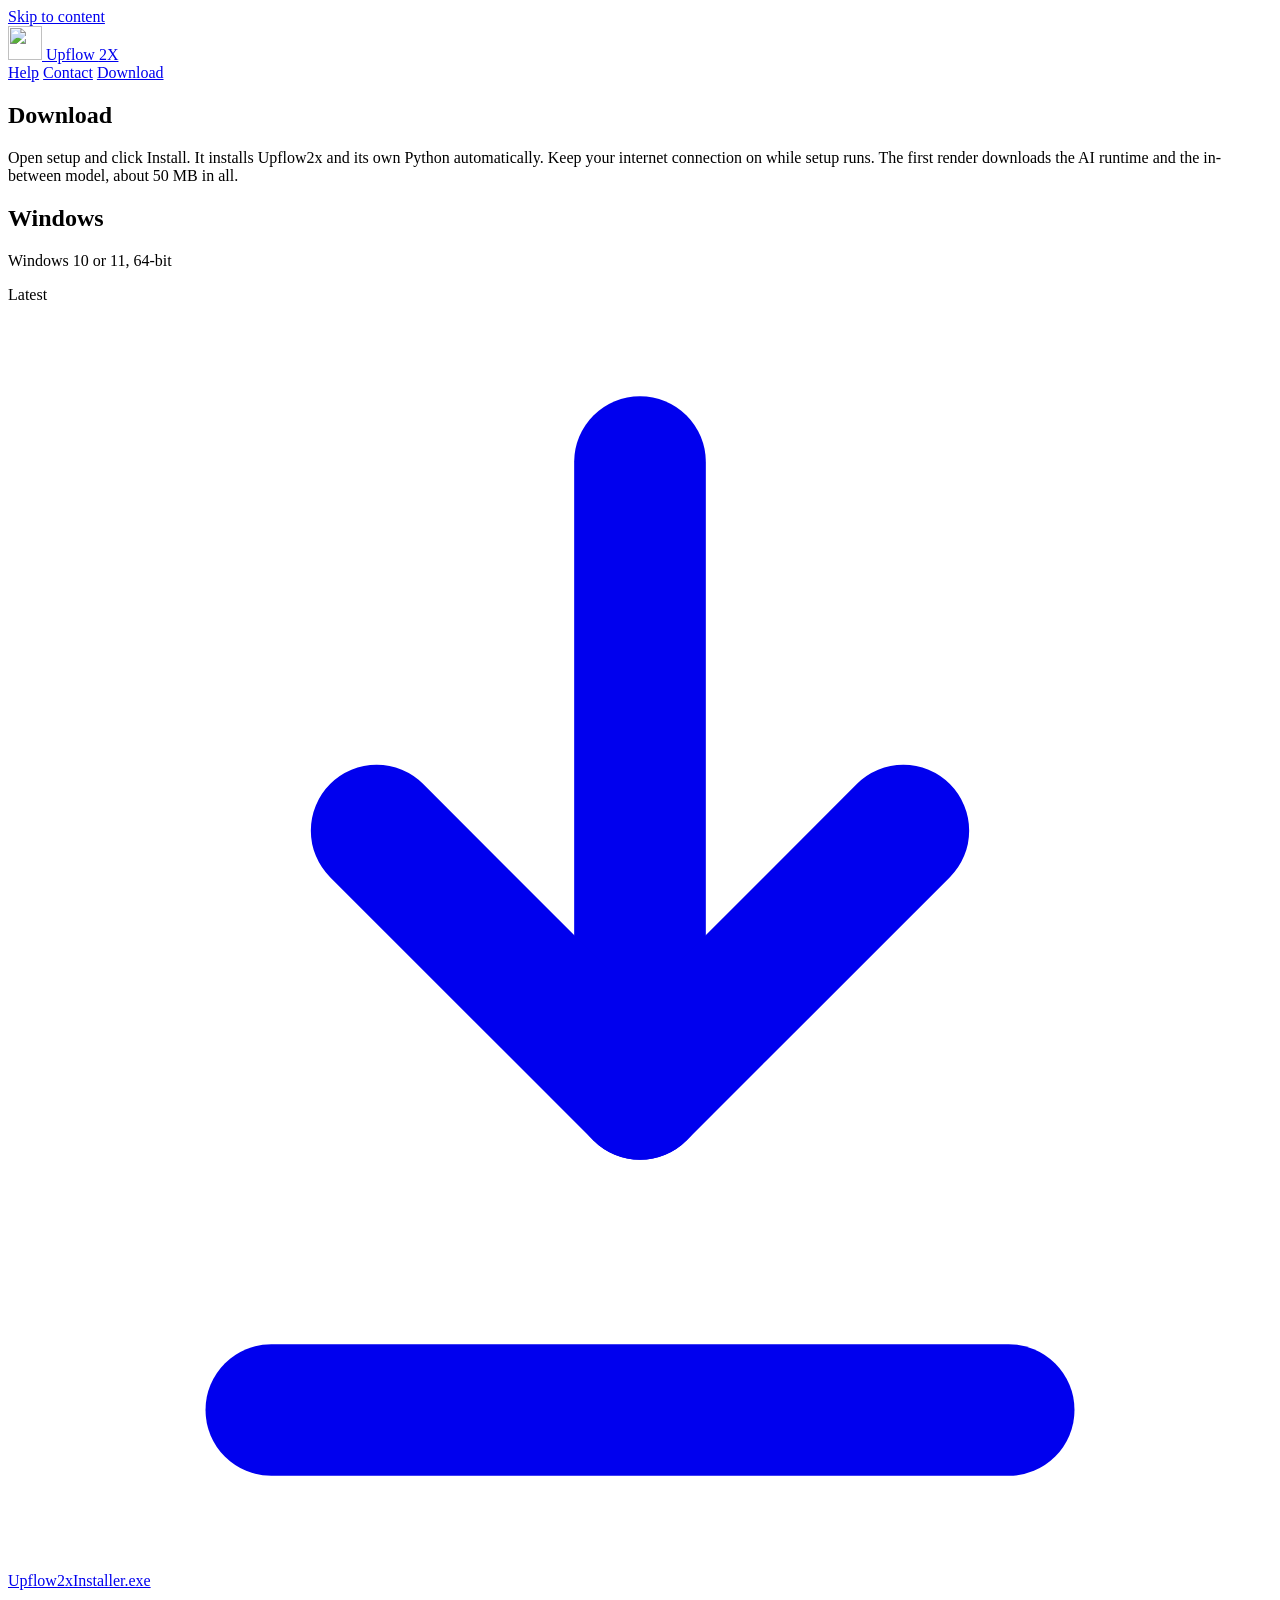
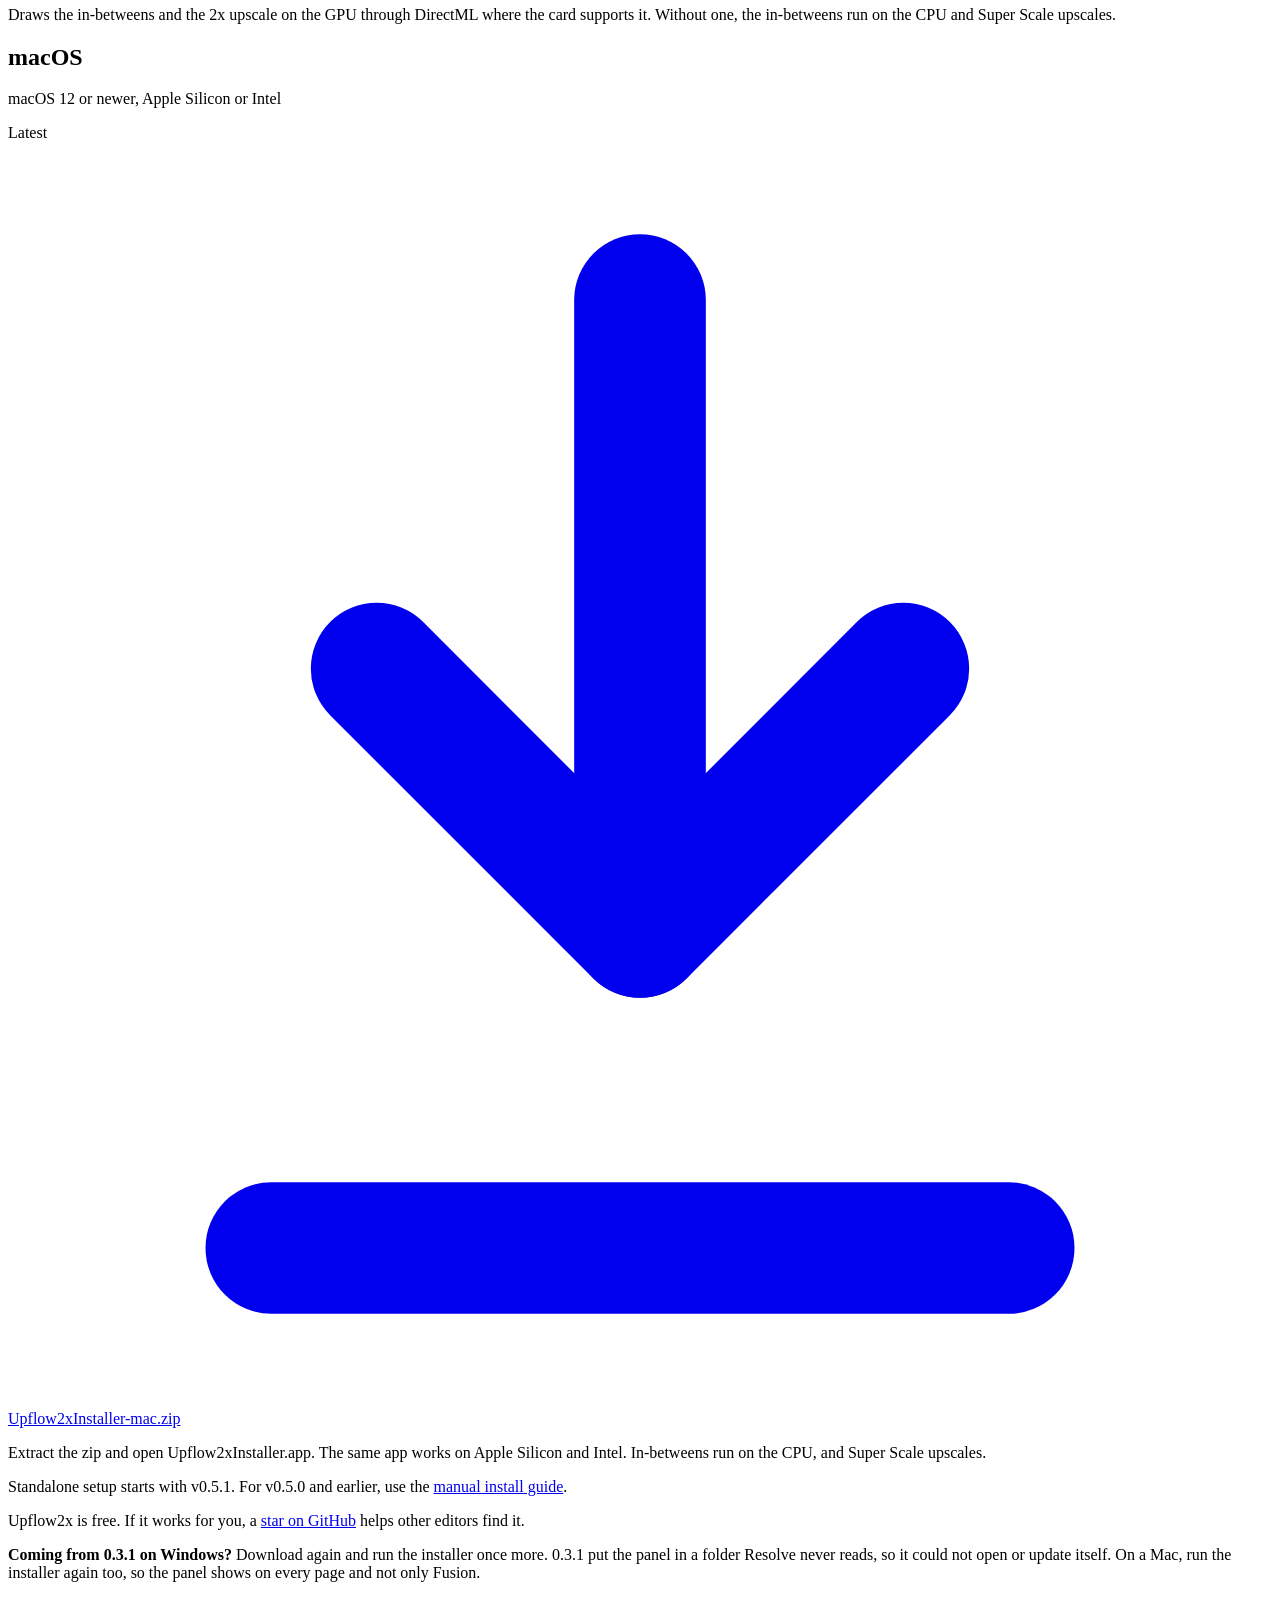
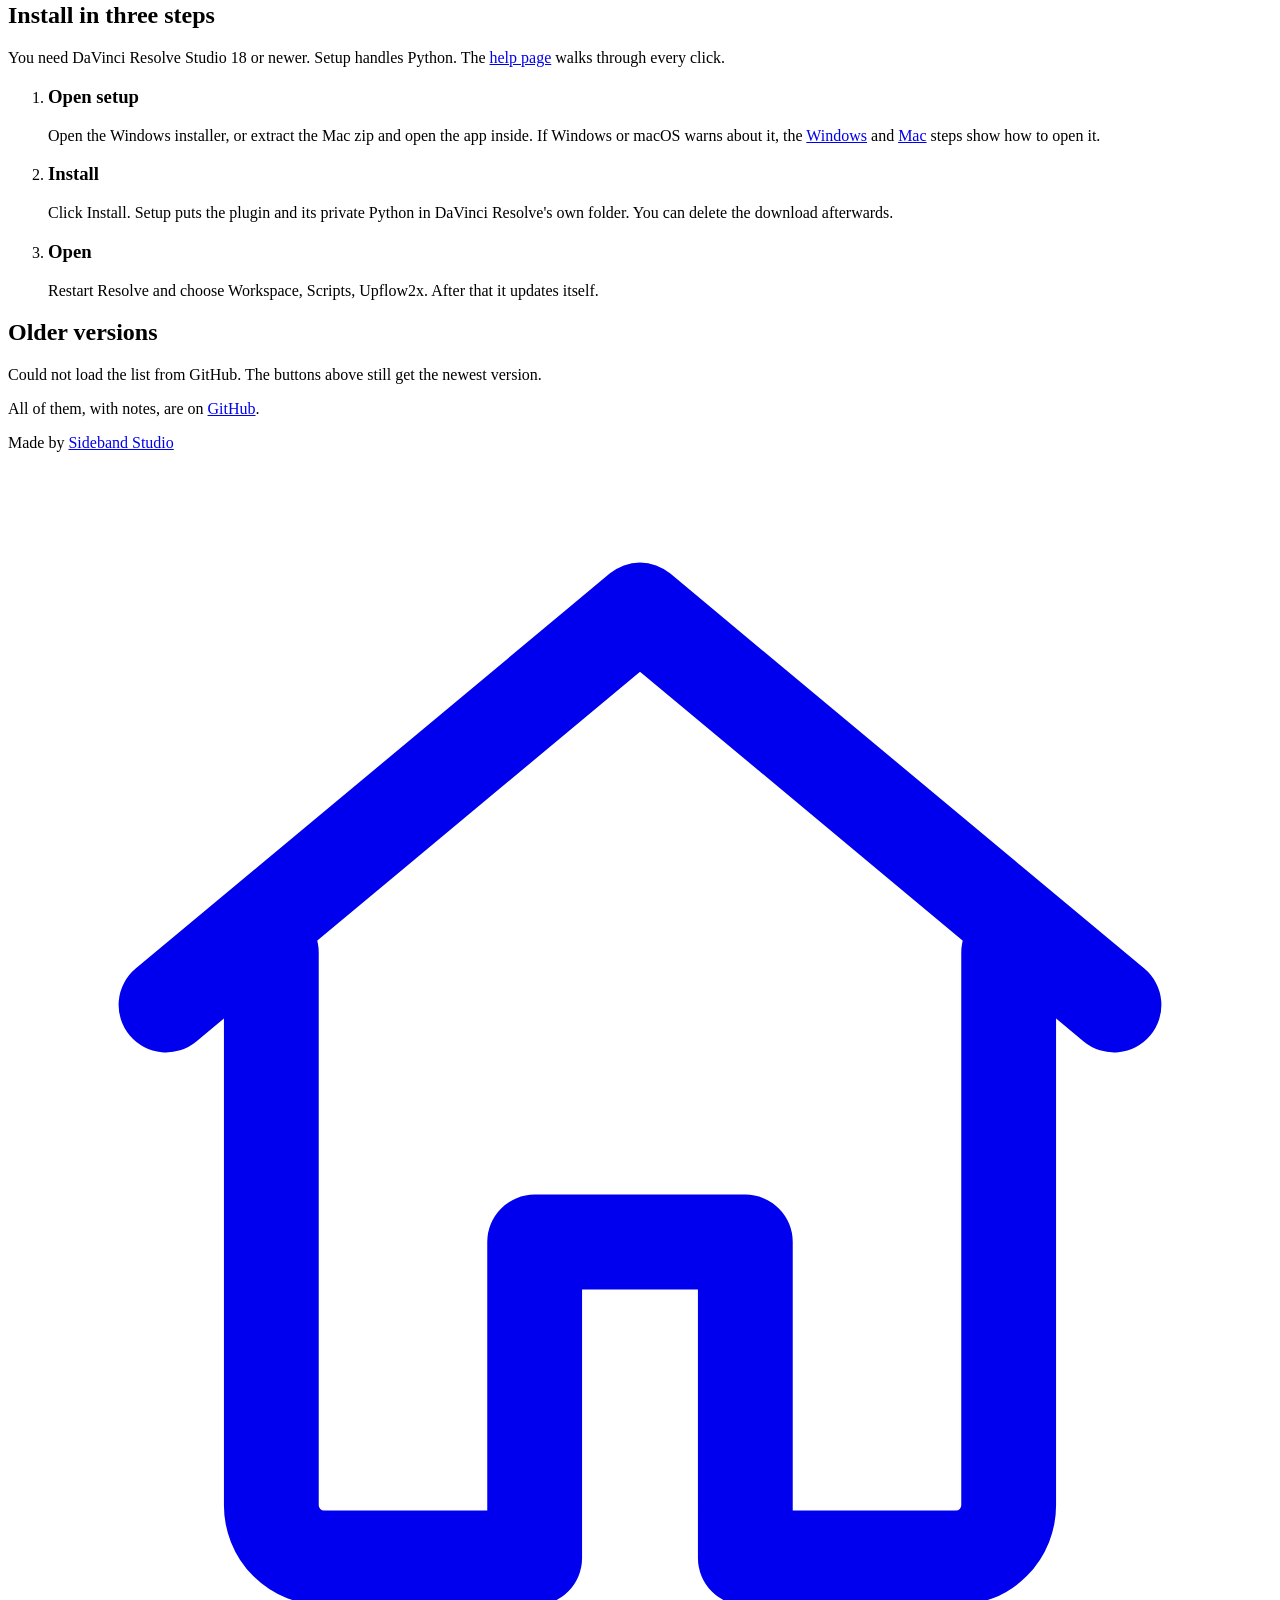
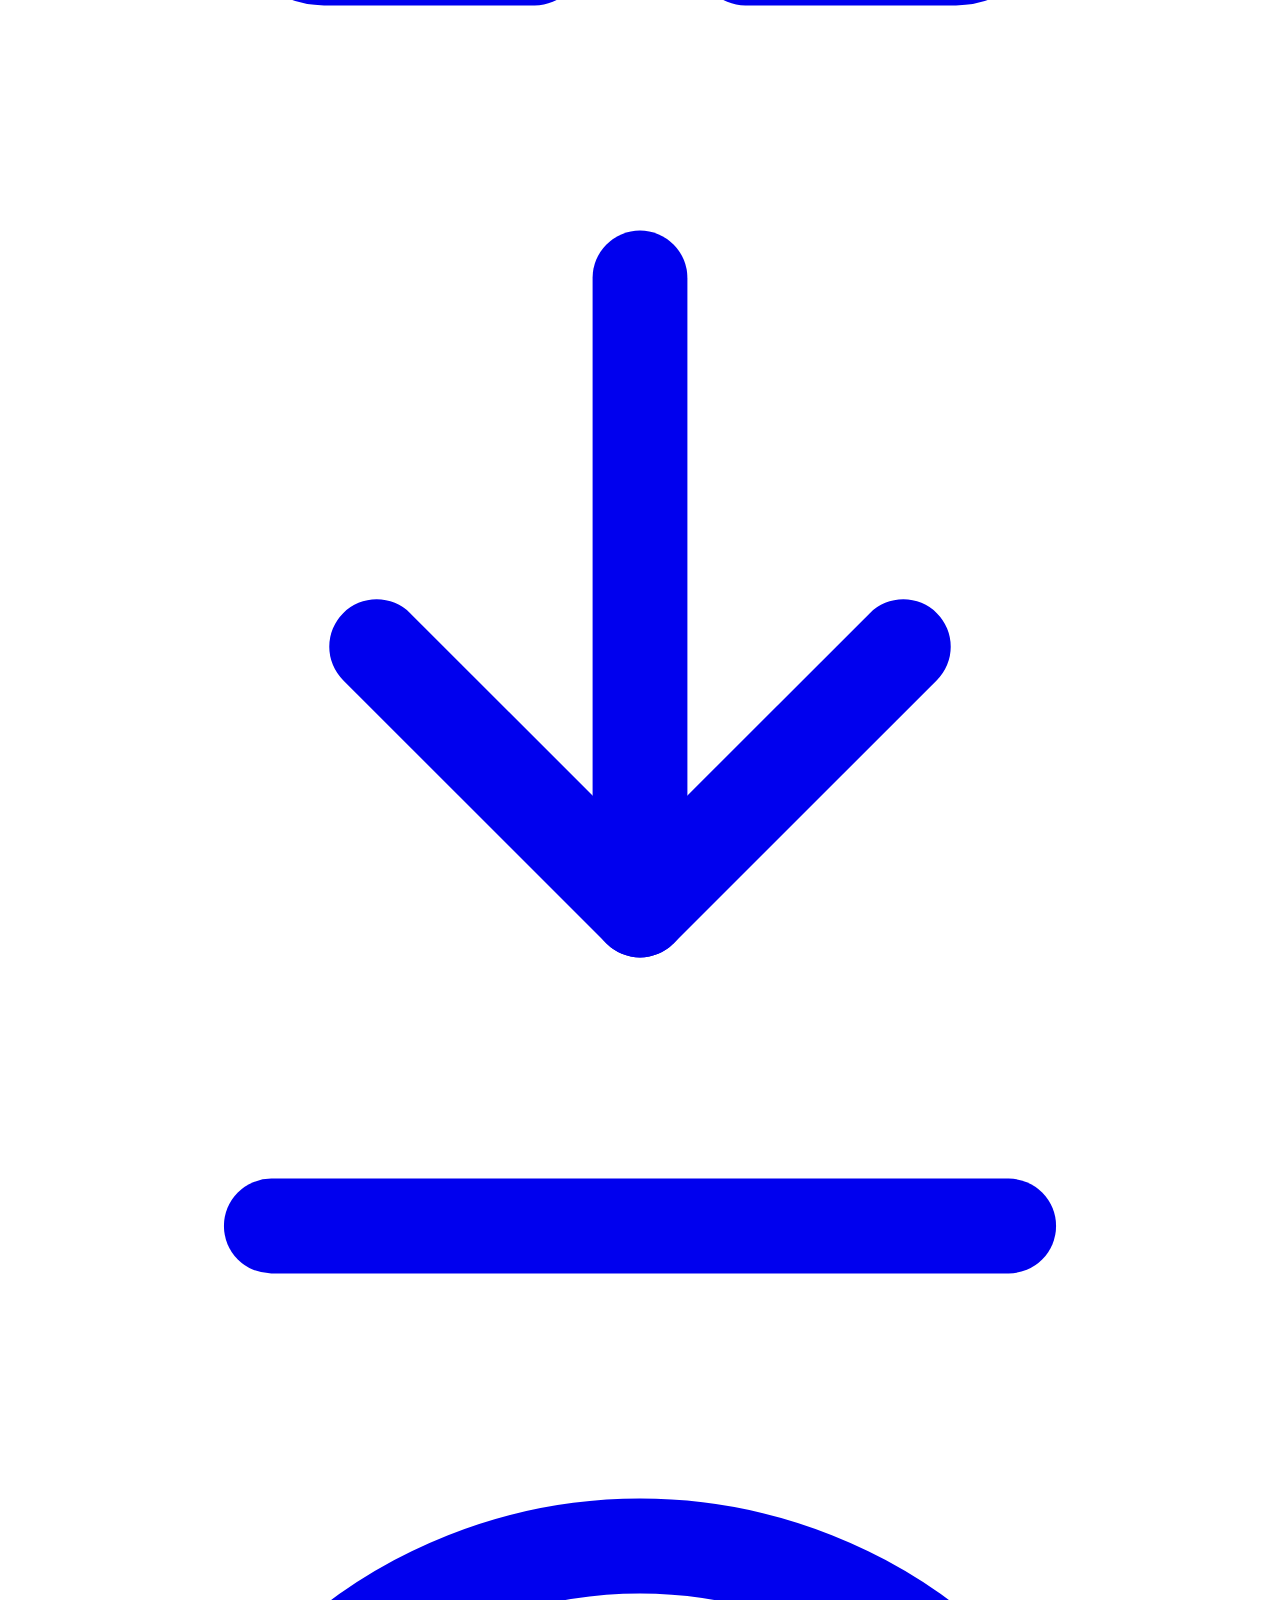
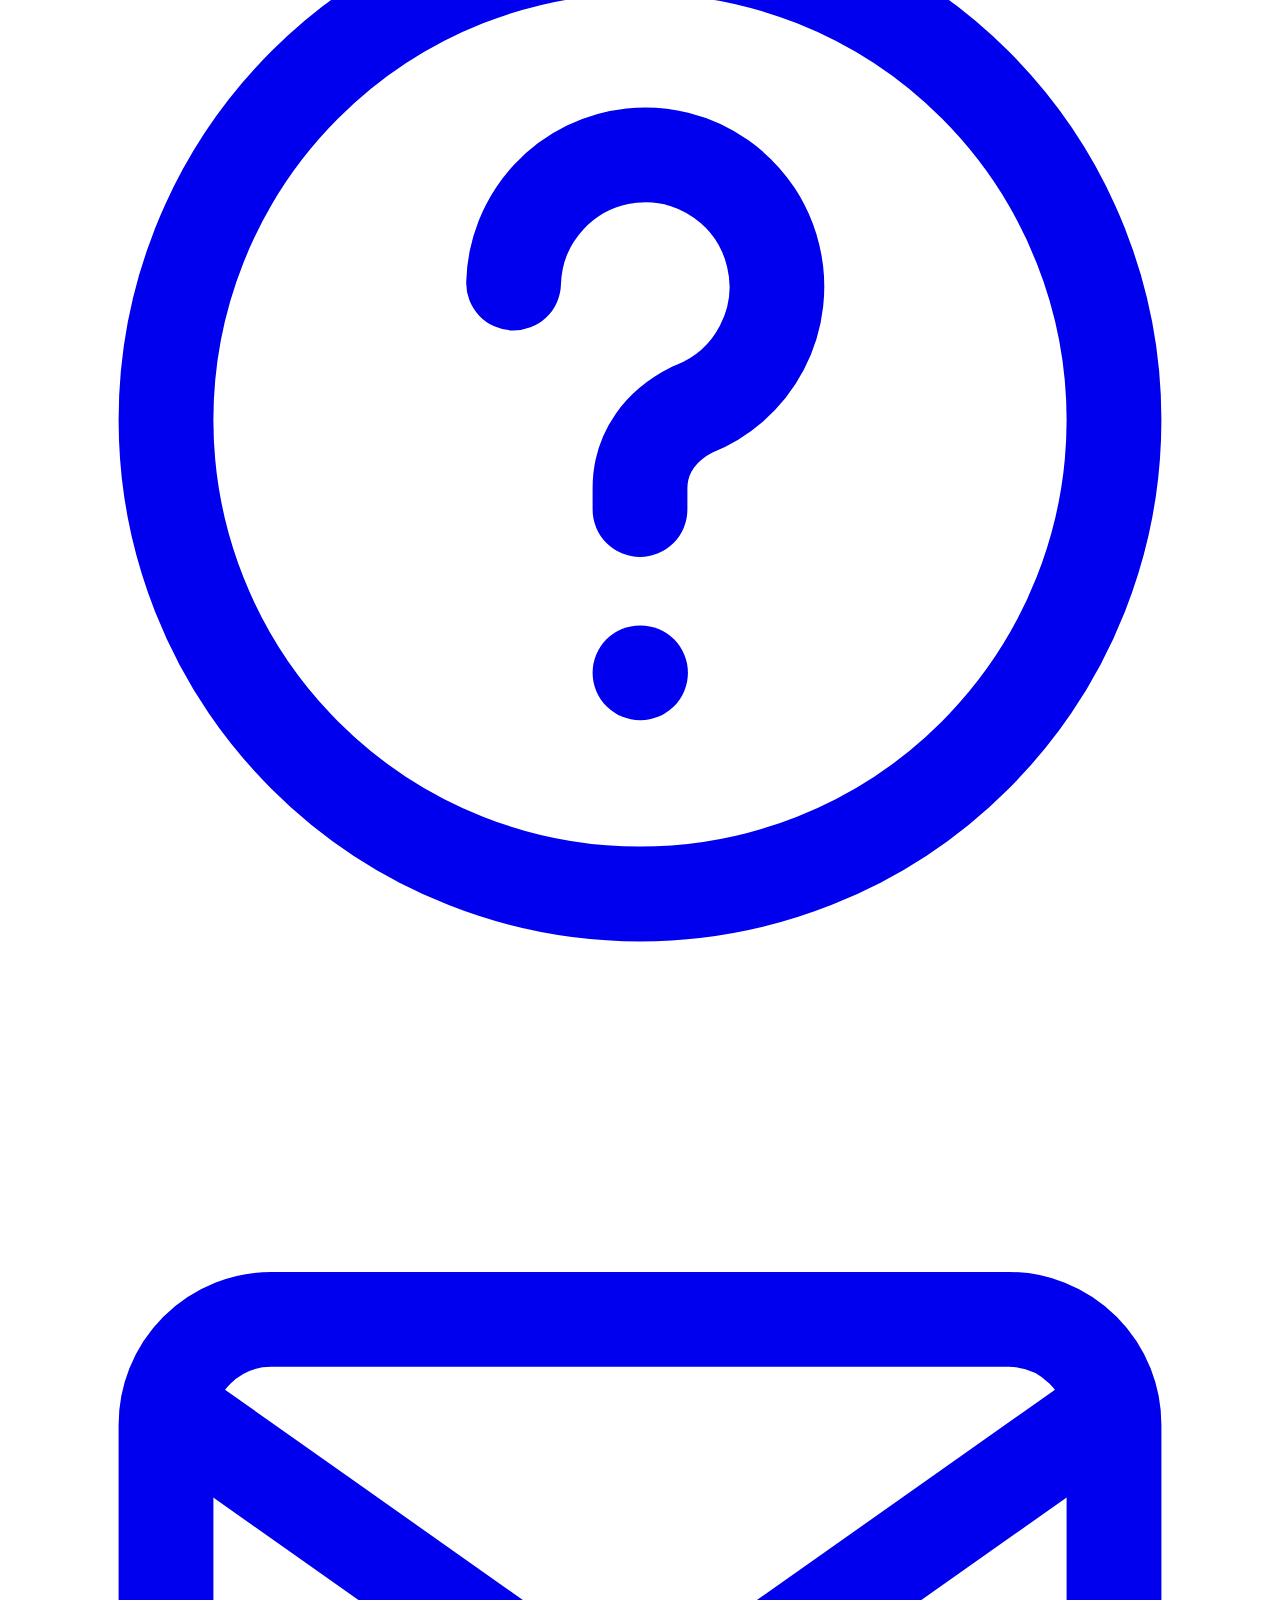
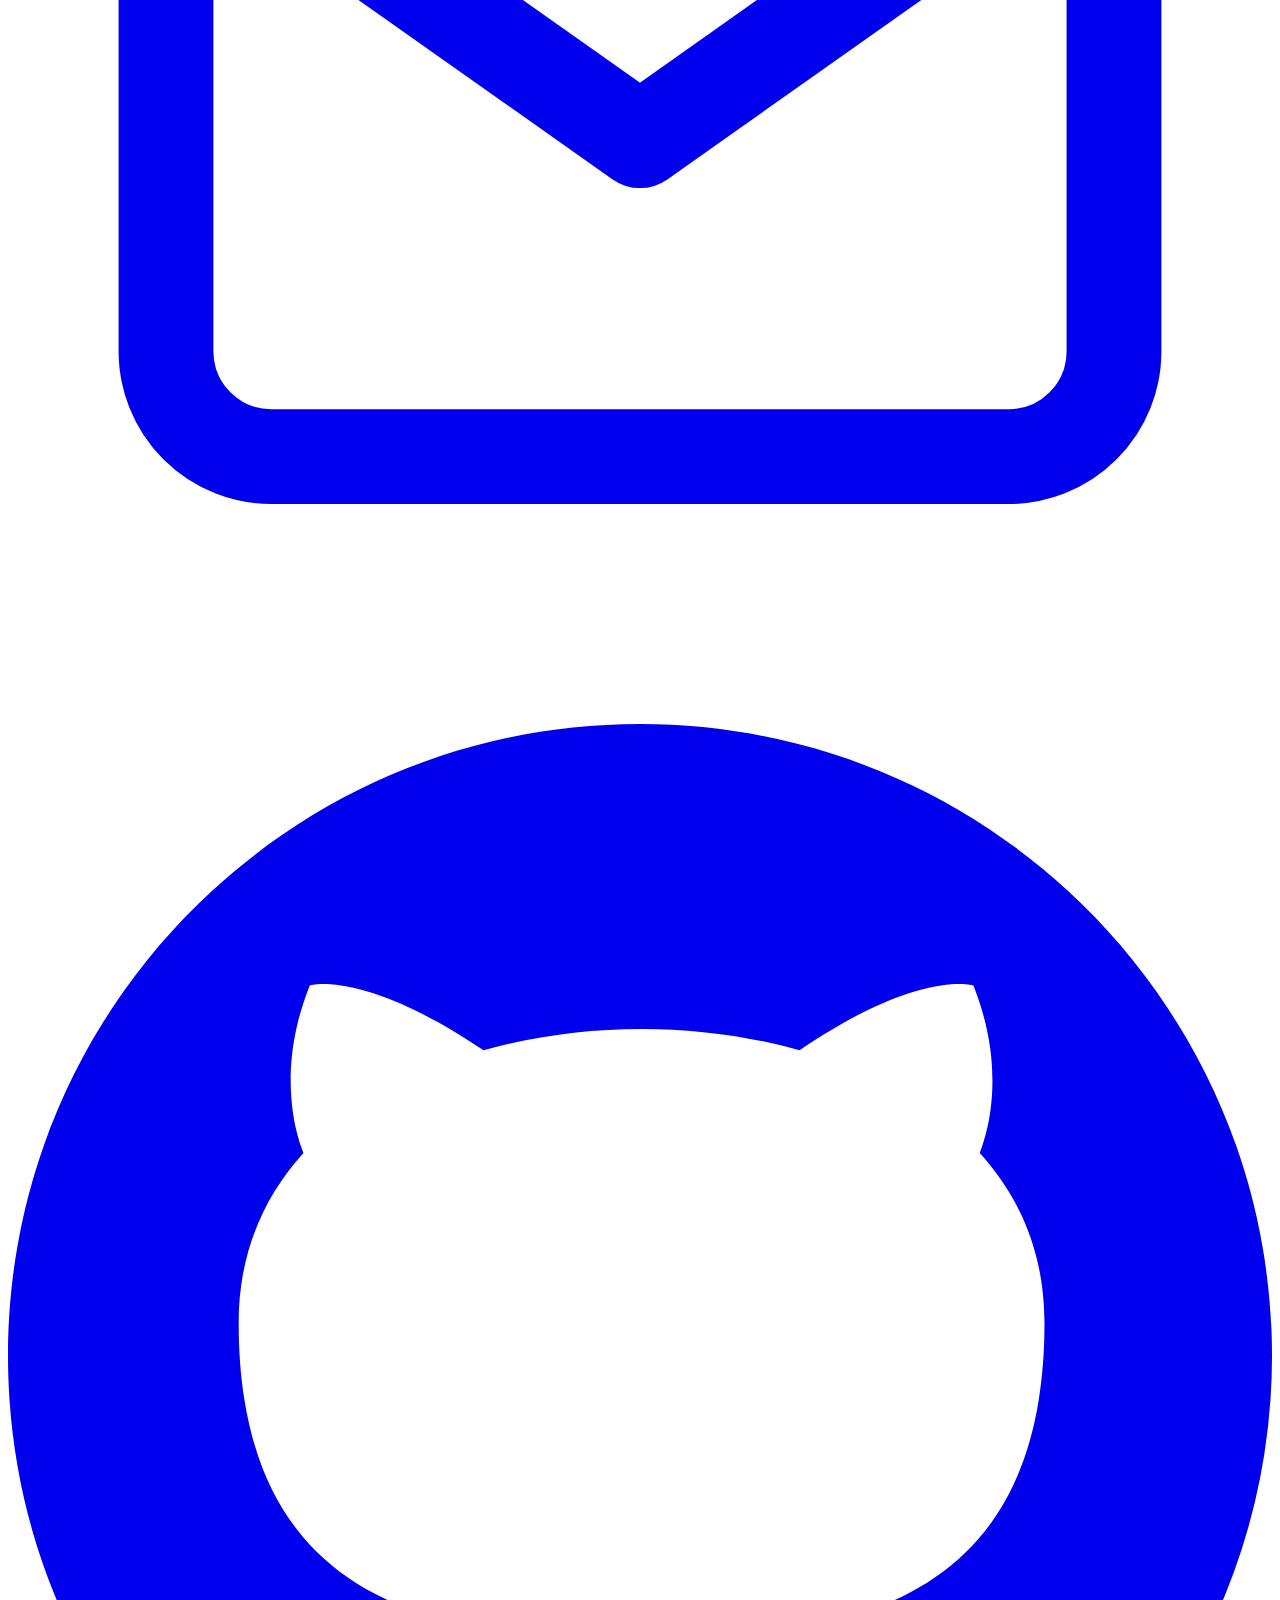
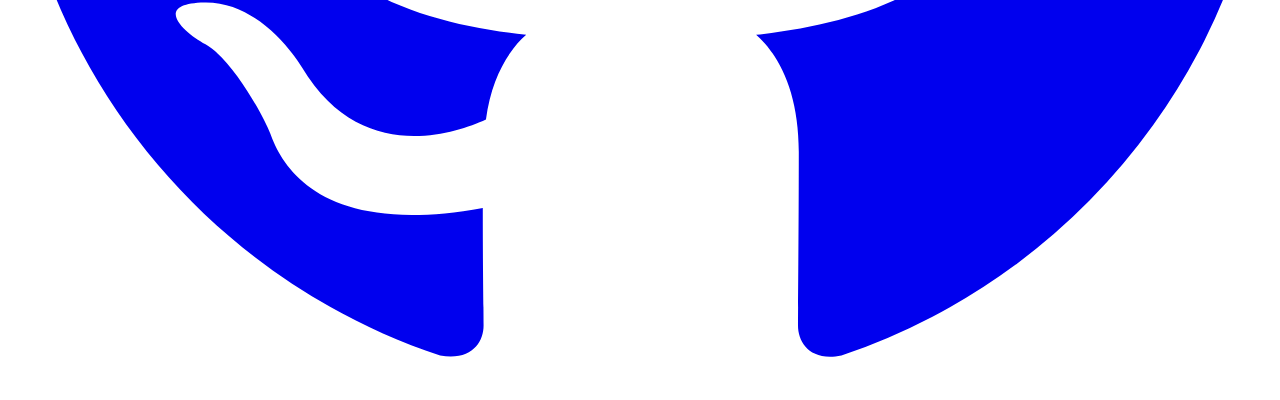
==== docs/download.html @ ce35cea2 "Install the plugin in DaVinci Resolve's own folder Setup put the plugin in an Upflow2x folder of its" ====
<!DOCTYPE html>
<html lang="en">
<head>
    <meta charset="UTF-8">
    <meta name="viewport" content="width=device-width, initial-scale=1.0">
    <title>Download | Upflow2x</title>
    <meta name="description" content="Download Upflow2x for Windows or macOS. A free DaVinci Resolve Studio plugin for hand-drawn animation.">
    <link rel="canonical" href="https://upflow2x.com/download.html">
    <meta name="theme-color" content="#101013">
    <meta property="og:type" content="website">
    <meta property="og:url" content="https://upflow2x.com/download.html">
    <meta property="og:title" content="Download Upflow2x">
    <meta property="og:description" content="A free DaVinci Resolve Studio plugin that draws the in-betweens anime was never drawn with.">
    <meta property="og:image" content="https://upflow2x.com/assets/og.jpg">
    <meta name="twitter:card" content="summary_large_image">
    <link rel="icon" href="assets/icon.svg?v=20261027d" type="image/svg+xml">
    <link rel="icon" href="assets/favicon.png?v=20261027d" type="image/png" sizes="32x32">
    <link rel="apple-touch-icon" href="assets/apple-touch-icon.png?v=20261027d">
    <link rel="preconnect" href="https://fonts.googleapis.com">
    <link rel="preconnect" href="https://fonts.gstatic.com" crossorigin>
    <link href="https://fonts.googleapis.com/css2?family=Geist:wght@400;500;600&family=Geist+Mono:wght@500&display=swap" rel="stylesheet">
    <link rel="stylesheet" href="css/site.css?v=20261027o">
</head>
<body>
<a class="skip" href="#main">Skip to content</a>

<header class="top">
    <div class="wrap">
        <a class="brand" href="index.html" aria-label="Upflow2x home">
            <img src="assets/icon.svg" alt="" width="34" height="34">
            <span>Upflow <span>2X</span></span>
        </a>
        <nav aria-label="Main">
            <a href="help.html">Help</a>
            <a class="hide-small" href="contact.html">Contact</a>
            <a class="btn btn-amber" href="download.html" aria-current="page">Download</a>
        </nav>
    </div>
</header>

<main id="main">

    <section class="page-head">
        <div class="wrap">
            <h1>Download</h1>
            <p class="lede">Open setup and click Install. It installs Upflow2x and its own Python automatically. Keep your internet connection on while setup runs. The first render downloads the AI runtime and the in-between model, about 50 MB in all.</p>
        </div>
    </section>

    <div class="wrap">
        <div class="platforms">
            <article class="platform" id="windows">
                <div class="platform-top">
                    <div>
                        <h2>Windows</h2>
                        <p class="os">Windows 10 or 11, 64-bit</p>
                    </div>
                    <span class="tag pending" data-version>Latest</span>
                </div>
                <a class="btn btn-amber" data-asset="Upflow2xInstaller.exe"
                   href="https://github.com/sidebandstudio/Upflow2x/releases/latest">
                    <svg viewBox="0 0 24 24" fill="none" stroke="currentColor" stroke-width="2.5" stroke-linecap="round" stroke-linejoin="round" aria-hidden="true"><path d="M12 3v12"/><path d="m7 10 5 5 5-5"/><path d="M5 21h14"/></svg>
                    Upflow2xInstaller.exe
                </a>
                <p class="size">Draws the in-betweens and the 2x upscale on the GPU through DirectML where the card supports it. Without one, the in-betweens run on the CPU and Super Scale upscales.</p>
            </article>
            <article class="platform" id="macos">
                <div class="platform-top">
                    <div>
                        <h2>macOS</h2>
                        <p class="os">macOS 12 or newer, Apple Silicon or Intel</p>
                    </div>
                    <span class="tag pending" data-version>Latest</span>
                </div>
                <a class="btn btn-amber" data-asset="Upflow2xInstaller-mac.zip"
                   href="https://github.com/sidebandstudio/Upflow2x/releases/latest">
                    <svg viewBox="0 0 24 24" fill="none" stroke="currentColor" stroke-width="2.5" stroke-linecap="round" stroke-linejoin="round" aria-hidden="true"><path d="M12 3v12"/><path d="m7 10 5 5 5-5"/><path d="M5 21h14"/></svg>
                    Upflow2xInstaller-mac.zip
                </a>
                <p class="size">Extract the zip and open Upflow2xInstaller.app. The same app works on Apple Silicon and Intel. In-betweens run on the CPU, and Super Scale upscales.</p>
            </article>
        </div>

        <p class="note">Standalone setup starts with v0.5.1. For v0.5.0 and earlier, use the <a href="help.html#manual">manual install guide</a>.</p>

        <p class="note">Upflow2x is free. If it works for you, a <a href="https://github.com/sidebandstudio/Upflow2x">star on GitHub</a> helps other editors find it.</p>

        <div class="notice">
            <p><strong>Coming from 0.3.1 on Windows?</strong> Download again and run the installer once more. 0.3.1 put the panel in a folder Resolve never reads, so it could not open or update itself. On a Mac, run the installer again too, so the panel shows on every page and not only Fusion.</p>
        </div>

        <section class="section" aria-labelledby="install-title">
            <div class="section-head">
                <h2 id="install-title">Install in three steps</h2>
                <p>You need DaVinci Resolve Studio 18 or newer. Setup handles Python. The <a href="help.html#windows">help page</a> walks through every click.</p>
            </div>
            <ol class="three">
                <li>
                    <h3>Open setup</h3>
                    <p>Open the Windows installer, or extract the Mac zip and open the app inside. If Windows or macOS warns about it, the <a href="help.html#windows">Windows</a> and <a href="help.html#macos">Mac</a> steps show how to open it.</p>
                </li>
                <li>
                    <h3>Install</h3>
                    <p>Click Install. Setup puts the plugin and its private Python in DaVinci Resolve's own folder. You can delete the download afterwards.</p>
                </li>
                <li>
                    <h3>Open</h3>
                    <p>Restart Resolve and choose Workspace, Scripts, Upflow2x. After that it updates itself.</p>
                </li>
            </ol>
        </section>

        <section class="section" id="older" aria-labelledby="older-title">
            <div class="section-head">
                <h2 id="older-title">Older versions</h2>
                <p id="release-state">Loading the release list from GitHub.</p>
            </div>
            <div class="older" id="older-list" hidden>
                <table>
                    <thead><tr><th scope="col">Version</th><th scope="col">Released</th><th scope="col">Windows</th><th scope="col">macOS</th></tr></thead>
                    <tbody id="older-rows"></tbody>
                </table>
            </div>
            <p class="note">All of them, with notes, are on <a href="https://github.com/sidebandstudio/Upflow2x/releases">GitHub</a>.</p>
        </section>
    </div>

</main>

<footer class="foot">
    <div class="wrap">
        <span>Made by <a href="https://sideband.studio">Sideband Studio</a></span>
        <nav aria-label="Footer">
            <a href="index.html" aria-label="Home" title="Home"><svg viewBox="0 0 24 24" fill="none" stroke="currentColor" stroke-width="1.8" stroke-linecap="round" stroke-linejoin="round" aria-hidden="true"><path d="M3 10.5 12 3l9 7.5"/><path d="M5 9.5V20a1 1 0 0 0 1 1h4v-6h4v6h4a1 1 0 0 0 1-1V9.5"/></svg></a>
            <a href="download.html" aria-label="Download" title="Download"><svg viewBox="0 0 24 24" fill="none" stroke="currentColor" stroke-width="1.8" stroke-linecap="round" stroke-linejoin="round" aria-hidden="true"><path d="M12 3v12"/><path d="m7 10 5 5 5-5"/><path d="M5 21h14"/></svg></a>
            <a href="help.html" aria-label="Help" title="Help"><svg viewBox="0 0 24 24" fill="none" stroke="currentColor" stroke-width="1.8" stroke-linecap="round" stroke-linejoin="round" aria-hidden="true"><circle cx="12" cy="12" r="9"/><path d="M9.6 9.4a2.5 2.5 0 1 1 3.4 2.4c-.6.3-1 .8-1 1.5v.4"/><path d="M12 16.8h.01"/></svg></a>
            <a href="contact.html" aria-label="Contact" title="Contact"><svg viewBox="0 0 24 24" fill="none" stroke="currentColor" stroke-width="1.8" stroke-linecap="round" stroke-linejoin="round" aria-hidden="true"><rect x="3" y="5" width="18" height="14" rx="2"/><path d="m3.5 7 8.5 6 8.5-6"/></svg></a>
            <a href="https://github.com/sidebandstudio/Upflow2x" aria-label="GitHub" title="GitHub"><svg viewBox="0 0 16 16" fill="currentColor" aria-hidden="true"><path d="M8 0C3.58 0 0 3.58 0 8c0 3.54 2.29 6.53 5.47 7.59.4.07.55-.17.55-.38 0-.19-.01-.82-.01-1.49-2.01.37-2.53-.49-2.69-.94-.09-.23-.48-.94-.82-1.13-.28-.15-.68-.52-.01-.53.63-.01 1.08.58 1.23.82.72 1.21 1.87.87 2.33.66.07-.52.28-.87.51-1.07-1.78-.2-3.64-.89-3.64-3.95 0-.87.31-1.59.82-2.15-.08-.2-.36-1.02.08-2.12 0 0 .67-.21 2.2.82.64-.18 1.32-.27 2-.27.68 0 1.36.09 2 .27 1.53-1.04 2.2-.82 2.2-.82.44 1.1.16 1.92.08 2.12.51.56.82 1.27.82 2.15 0 3.07-1.87 3.75-3.65 3.95.29.25.54.73.54 1.48 0 1.07-.01 1.93-.01 2.2 0 .21.15.46.55.38A8.01 8.01 0 0 0 16 8c0-4.42-3.58-8-8-8z"/></svg></a>
        </nav>
    </div>
</footer>

<script>
// The buttons work without this: they open the newest release on GitHub.
// With the release list, they download setup and say which version.
var REPO = 'sidebandstudio/Upflow2x';

function assetUrl(release, name) {
    // Releases before the rename to Upflow2x carry eternal2x-*.zip.
    var names = [name, name.replace('upflow2x', 'eternal2x')];
    for (var n = 0; n < names.length; n++) {
        for (var i = 0; i < release.assets.length; i++) {
            if (release.assets[i].name === names[n]) return release.assets[i].browser_download_url;
        }
    }
    return null;
}

function released(release) {
    var when = new Date(release.published_at);
    if (isNaN(when)) return '';
    return when.toLocaleDateString('en', { year: 'numeric', month: 'short', day: 'numeric' });
}

function cell(row, url, label) {
    var td = row.insertCell();
    if (!url) { td.textContent = 'Not built'; td.className = 'when'; return; }
    var a = document.createElement('a');
    a.href = url;
    a.textContent = label;
    td.appendChild(a);
}

var state = document.getElementById('release-state');

fetch('https://api.github.com/repos/' + REPO + '/releases')
    .then(function (res) {
        // A rate-limited API answers with an error object, not a list.
        if (!res.ok) throw new Error('GitHub API returned ' + res.status);
        return res.json();
    })
    .then(function (releases) {
        var published = releases.filter(function (r) { return !r.draft && !r.prerelease; });
        if (!published.length) { state.textContent = 'No releases yet.'; return; }

        var latest = published[0];
        var version = latest.tag_name.replace(/^v/, '');
        document.querySelectorAll('[data-version]').forEach(function (tag) {
            tag.textContent = 'v' + version + ' · ' + released(latest);
            tag.classList.remove('pending');
        });
        document.querySelectorAll('[data-asset]').forEach(function (link) {
            var url = assetUrl(latest, link.getAttribute('data-asset'));
            if (!url) return;
            link.href = url;
            // The label is the file name, which may be the older one.
            link.lastChild.nodeValue = ' ' + url.split('/').pop() + ' ';
        });

        var older = published.slice(1);
        if (!older.length) { state.textContent = 'This is the first release.'; return; }
        state.textContent = 'Kept here in case you need to go back.';
        var rows = document.getElementById('older-rows');
        older.forEach(function (release) {
            var row = rows.insertRow();
            row.insertCell().textContent = release.tag_name.replace(/^v/, '');
            var when = row.insertCell();
            when.textContent = released(release);
            when.className = 'when';
            cell(row, assetUrl(release, 'upflow2x-win.zip'), 'Windows zip');
            cell(row, assetUrl(release, 'upflow2x-mac.zip'), 'macOS zip');
        });
        document.getElementById('older-list').hidden = false;
    })
    .catch(function () {
        // The API is down or rate limited. The buttons above still work, and
        // the update feed, which has no such limit, still names the version.
        state.textContent = 'Could not load the list from GitHub. The buttons above still get the newest version.';
        return fetch('https://raw.githubusercontent.com/' + REPO + '/main/update/latest.json')
            .then(function (res) {
                if (!res.ok) throw new Error('feed returned ' + res.status);
                return res.json();
            })
            .then(function (feed) {
                if (typeof feed.version !== 'string') return;
                document.querySelectorAll('[data-version]').forEach(function (tag) {
                    tag.textContent = 'v' + feed.version;
                    tag.classList.remove('pending');
                });
            })
            .catch(function () {});
    });
</script>
</body>
</html>
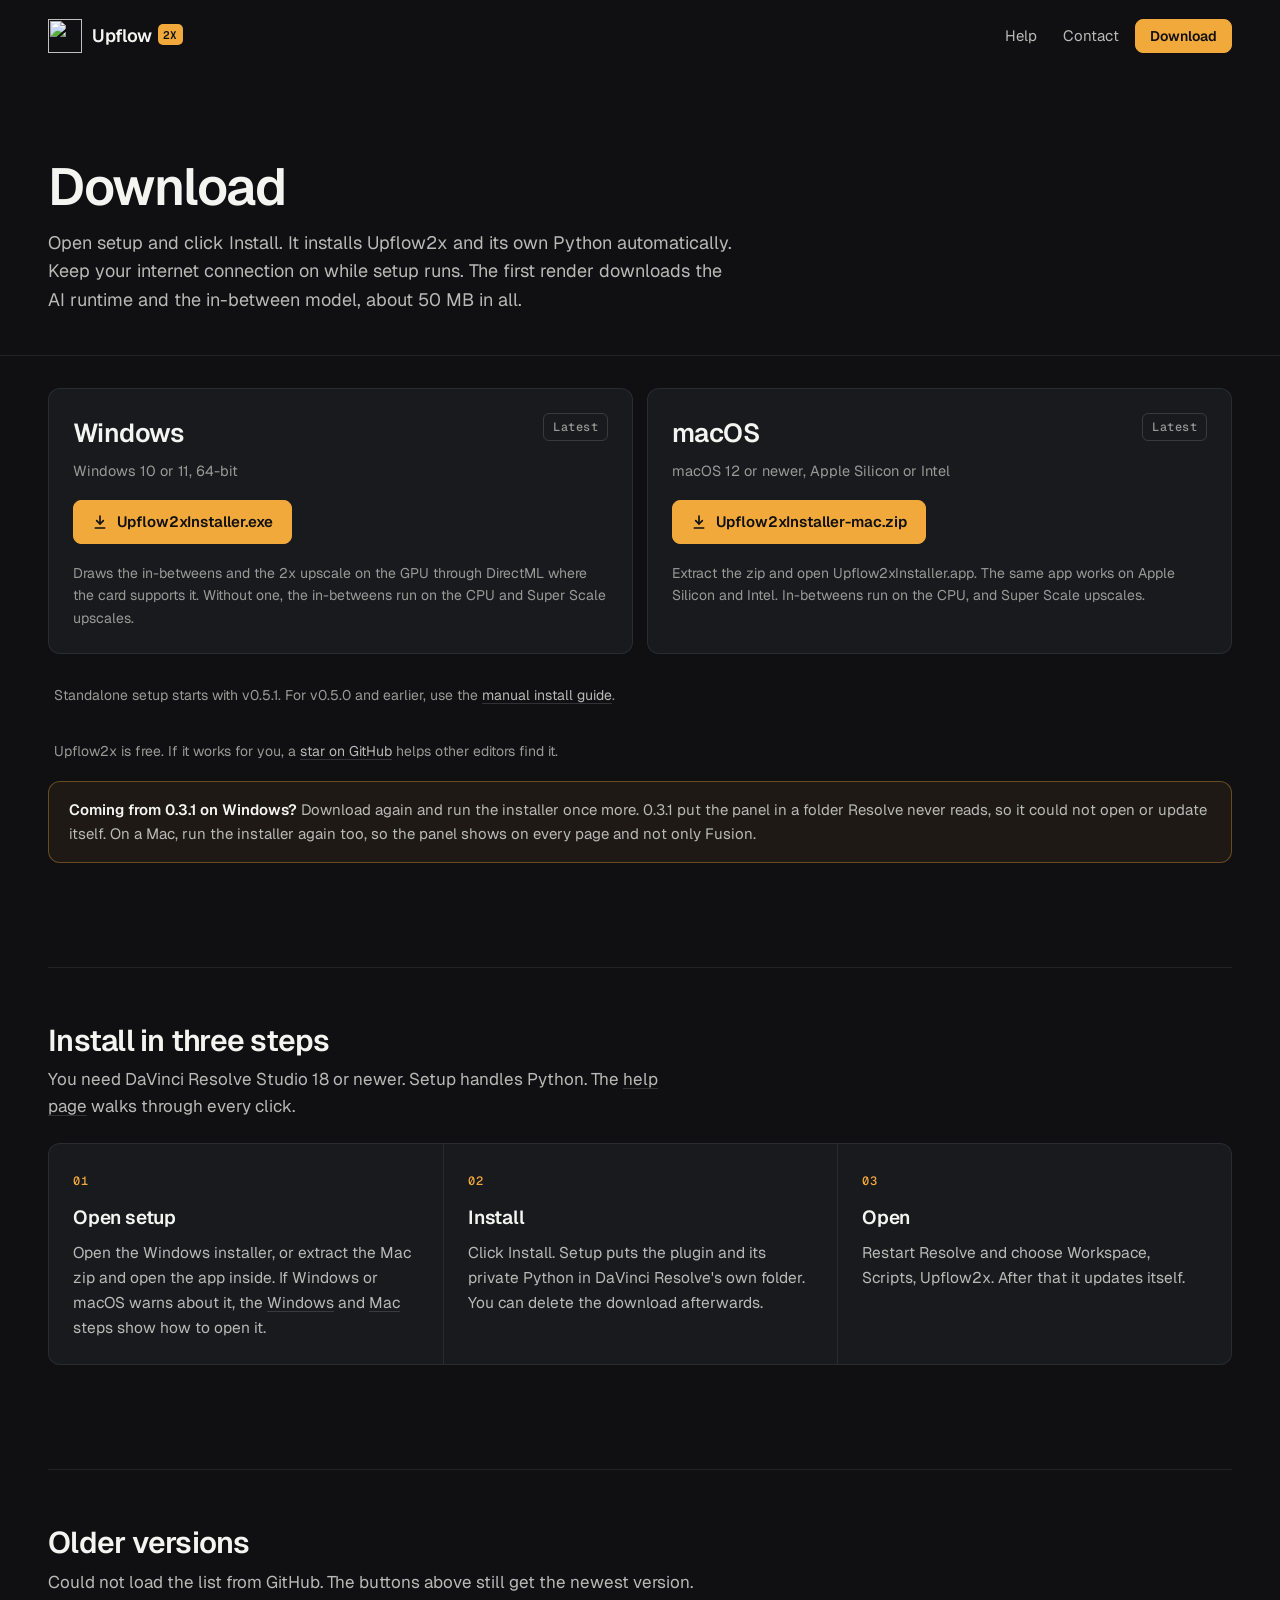
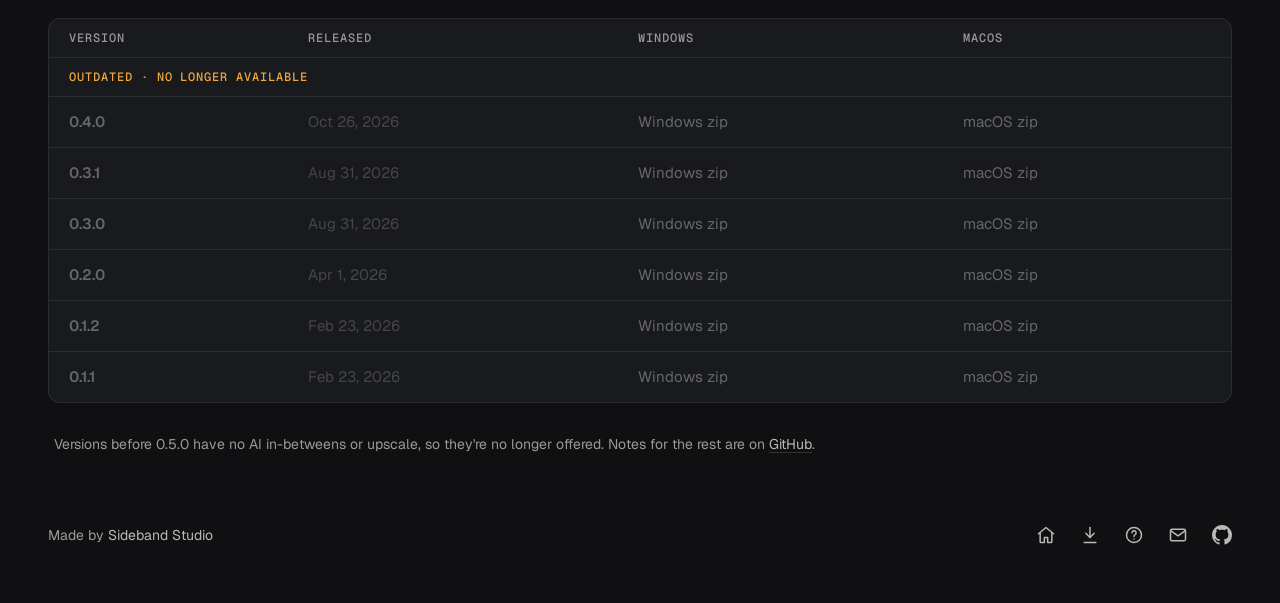
==== commit 739d3916: "Grey out the retired versions on the download page" ====
--- a/docs/download.html
+++ b/docs/download.html
@@ -19,7 +19,7 @@
     <link rel="preconnect" href="https://fonts.googleapis.com">
     <link rel="preconnect" href="https://fonts.gstatic.com" crossorigin>
     <link href="https://fonts.googleapis.com/css2?family=Geist:wght@400;500;600&family=Geist+Mono:wght@500&display=swap" rel="stylesheet">
-    <link rel="stylesheet" href="css/site.css?v=20261027o">
+    <link rel="stylesheet" href="css/site.css?v=20261115a">
 </head>
 <body>
 <a class="skip" href="#main">Skip to content</a>
@@ -115,13 +115,24 @@
                 <h2 id="older-title">Older versions</h2>
                 <p id="release-state">Loading the release list from GitHub.</p>
             </div>
-            <div class="older" id="older-list" hidden>
+            <div class="older">
                 <table>
                     <thead><tr><th scope="col">Version</th><th scope="col">Released</th><th scope="col">Windows</th><th scope="col">macOS</th></tr></thead>
                     <tbody id="older-rows"></tbody>
+                    <!-- Taken down 2026-11-15: these came before RIFE and the upscaler.
+                         Their releases are drafts on GitHub, so the zips are gone. -->
+                    <tbody class="retired">
+                        <tr><th scope="rowgroup" colspan="4">Outdated · no longer available</th></tr>
+                        <tr><td>0.4.0</td><td class="when">Oct 26, 2026</td><td>Windows zip</td><td>macOS zip</td></tr>
+                        <tr><td>0.3.1</td><td class="when">Aug 31, 2026</td><td>Windows zip</td><td>macOS zip</td></tr>
+                        <tr><td>0.3.0</td><td class="when">Aug 31, 2026</td><td>Windows zip</td><td>macOS zip</td></tr>
+                        <tr><td>0.2.0</td><td class="when">Apr 1, 2026</td><td>Windows zip</td><td>macOS zip</td></tr>
+                        <tr><td>0.1.2</td><td class="when">Feb 23, 2026</td><td>Windows zip</td><td>macOS zip</td></tr>
+                        <tr><td>0.1.1</td><td class="when">Feb 23, 2026</td><td>Windows zip</td><td>macOS zip</td></tr>
+                    </tbody>
                 </table>
             </div>
-            <p class="note">All of them, with notes, are on <a href="https://github.com/sidebandstudio/Upflow2x/releases">GitHub</a>.</p>
+            <p class="note">Versions before 0.5.0 have no AI in-betweens or upscale, so they're no longer offered. Notes for the rest are on <a href="https://github.com/sidebandstudio/Upflow2x/releases">GitHub</a>.</p>
         </section>
     </div>
 
@@ -198,7 +209,7 @@
         });
 
         var older = published.slice(1);
-        if (!older.length) { state.textContent = 'This is the first release.'; return; }
+        if (!older.length) { state.textContent = 'Only the newest version is available.'; return; }
         state.textContent = 'Kept here in case you need to go back.';
         var rows = document.getElementById('older-rows');
         older.forEach(function (release) {
@@ -210,7 +221,6 @@
             cell(row, assetUrl(release, 'upflow2x-win.zip'), 'Windows zip');
             cell(row, assetUrl(release, 'upflow2x-mac.zip'), 'macOS zip');
         });
-        document.getElementById('older-list').hidden = false;
     })
     .catch(function () {
         // The API is down or rate limited. The buttons above still work, and
--- a/docs/css/site.css
+++ b/docs/css/site.css
@@ -0,0 +1,733 @@
+/* Upflow2x. Minimal: grey surfaces, one amber, plain type, and the footage
+   doing the talking. */
+
+:root {
+    --bg: #101013;
+    --panel: #191a1e;
+    --raise: #23242a;
+    --stage: #06060a;
+    --line: rgba(255, 255, 255, .08);
+    --line-strong: rgba(255, 255, 255, .14);
+    --text: #f4f4f1;
+    --soft: #b9b9b6;
+    --mute: #999996;
+    --amber: #f2a93b;
+    --amber-hover: #f6bd63;
+
+    --sans: 'Geist', 'Segoe UI', system-ui, sans-serif;
+    --mono: 'Geist Mono', ui-monospace, 'Cascadia Mono', Consolas, monospace;
+
+    --page: 1200px;
+    --gutter: clamp(20px, 5vw, 48px);
+
+    --ease-out: cubic-bezier(.2, .7, .3, 1);
+}
+
+*, *::before, *::after { box-sizing: border-box; }
+html { -webkit-text-size-adjust: 100%; scroll-behavior: smooth; }
+@media (prefers-reduced-motion: reduce) { html { scroll-behavior: auto; } }
+
+body {
+    margin: 0;
+    font: 400 17px/1.6 var(--sans);
+    color: var(--text);
+    background: var(--bg);
+    -webkit-font-smoothing: antialiased;
+}
+
+img, video, canvas, svg { display: block; max-width: 100%; }
+a { color: inherit; text-decoration-color: var(--line-strong); text-underline-offset: 3px;
+    transition: color .15s ease, text-decoration-color .15s ease; }
+a:hover { color: var(--amber); text-decoration-color: currentColor; }
+:focus-visible { outline: 2px solid var(--amber); outline-offset: 3px; border-radius: 4px; }
+p { margin: 0; }
+code, kbd {
+    font: 500 .88em/1.4 var(--mono);
+    padding: .08em .36em;
+    border-radius: 4px;
+    background: var(--raise);
+    color: var(--text);
+    overflow-wrap: anywhere;
+}
+h1, h2 { margin: 0; font-weight: 600; letter-spacing: -.025em; }
+
+.wrap { width: min(100% - 2 * var(--gutter), var(--page)); margin-inline: auto; }
+
+.sr-only {
+    position: absolute; width: 1px; height: 1px; padding: 0; margin: -1px;
+    overflow: hidden; clip: rect(0 0 0 0); white-space: nowrap; border: 0;
+}
+
+.skip {
+    position: absolute; left: 12px; top: -60px; z-index: 10;
+    background: var(--amber); color: var(--bg); padding: 8px 14px; border-radius: 6px;
+    text-decoration: none; font-weight: 600;
+}
+.skip:focus { top: 12px; }
+
+.label {
+    font: 500 12px/1.4 var(--mono);
+    letter-spacing: .08em;
+    text-transform: uppercase;
+    color: var(--mute);
+}
+
+/* header */
+
+.top .wrap {
+    display: flex;
+    align-items: center;
+    justify-content: space-between;
+    gap: 20px;
+    height: 72px;
+}
+.brand {
+    display: inline-flex;
+    align-items: center;
+    gap: 10px;
+    font-weight: 600;
+    font-size: 18px;
+    letter-spacing: -.01em;
+    text-decoration: none;
+}
+.brand:hover { color: var(--text); }
+.brand img, .brand svg { width: 34px; height: 34px; }
+.brand span span { margin-left: 2px; padding: 4px 5px 3px; border-radius: 5px; font: 600 11px/1 var(--mono); letter-spacing: .04em; color: var(--bg); background: var(--amber); vertical-align: 3px; }
+.top nav { display: flex; align-items: center; gap: 6px; }
+.top nav a:not(.btn) { font-size: 15px; text-decoration: none; color: var(--soft); padding: 8px 10px; border-radius: 6px; }
+.top nav a:not(.btn):hover { color: var(--text); }
+.top nav a[aria-current="page"]:not(.btn) { color: var(--text); }
+
+/* buttons */
+
+.btn {
+    display: inline-flex;
+    align-items: center;
+    gap: 9px;
+    font: 600 15px/1 var(--sans);
+    text-decoration: none;
+    padding: 13px 18px;
+    border-radius: 8px;
+    border: 1px solid var(--line-strong);
+    color: var(--text);
+    background: transparent;
+    cursor: pointer;
+    transition: background-color .15s ease, border-color .15s ease, color .15s ease, transform .15s ease-out;
+}
+.btn:hover { color: var(--text); border-color: rgba(255, 255, 255, .3); background: rgba(255, 255, 255, .04); }
+.btn svg { width: 16px; height: 16px; flex: none; }
+.btn-amber { background: var(--amber); border-color: var(--amber); color: var(--bg); }
+.btn-amber:hover { background: var(--amber-hover); border-color: var(--amber-hover); color: var(--bg); }
+.top .btn { padding: 9px 14px; font-size: 14px; }
+.actions { display: flex; flex-wrap: wrap; gap: 10px; }
+
+/* hero */
+
+/* The pitch on the left, the slider it describes on the right. */
+.hero {
+    display: grid;
+    grid-template-columns: minmax(0, 5fr) minmax(0, 7fr);
+    gap: clamp(32px, 4vw, 56px);
+    align-items: center;
+    padding: clamp(48px, 8vw, 96px) 0 0;
+}
+.hero h1 { font-size: clamp(38px, 4.6vw, 60px); line-height: 1.04; }
+.hero h1 span { color: var(--amber); }
+.hero-text p { margin-top: 18px; max-width: 32em; font-size: clamp(16.5px, 1.4vw, 18px); color: var(--soft); }
+.hero .actions { margin-top: 28px; }
+@media (max-width: 900px) { .hero { grid-template-columns: 1fr; } }
+
+/* panels that hold footage */
+
+.panel {
+    margin: 0;
+    background: var(--panel);
+    border: 1px solid rgba(242, 169, 59, .32);
+    border-radius: 12px;
+    padding: 10px;
+    box-shadow: 0 0 0 4px rgba(242, 169, 59, .05), 0 30px 80px -40px rgba(242, 169, 59, .35);
+}
+.panel-head {
+    display: flex;
+    justify-content: space-between;
+    padding: 4px 6px 10px;
+}
+.panel-head .on { color: var(--amber); }
+.panel figcaption, .note { padding: 12px 6px 4px; font-size: 13.5px; color: var(--mute); }
+.panel figcaption a, .note a { color: var(--soft); }
+
+/* Without script the video shows both halves stacked, with its own controls. */
+.compare { position: relative; border-radius: 6px; overflow: hidden; background: var(--stage); }
+.compare-video { width: 100%; height: auto; }
+.compare-canvas, .compare-pause { display: none; }
+/* Off screen but focusable, so the keyboard can move the divider. */
+.compare-slider { position: absolute; top: 0; left: 0; width: 1px; height: 1px; opacity: 0; pointer-events: none; }
+/* With script, one half shows at a time and a divider wipes between them.
+   The video stays in place under the canvas: iOS pauses one it cannot see. */
+.compare.js { aspect-ratio: 16 / 9; cursor: ew-resize; touch-action: pan-y; }
+.compare.js .compare-canvas { display: block; position: absolute; inset: 0; width: 100%; height: 100%; }
+.compare.js:focus-within { outline: 2px solid var(--amber); outline-offset: 3px; }
+.compare.js .compare-pause {
+    display: block;
+    position: absolute;
+    left: 10px; bottom: 10px;
+    min-height: 34px;
+    padding: 0 13px;
+    font: 500 12px/1 var(--mono);
+    letter-spacing: .06em;
+    text-transform: uppercase;
+    color: var(--text);
+    background: rgba(16, 16, 19, .78);
+    border: 1px solid var(--line-strong);
+    border-radius: 6px;
+    cursor: pointer;
+    transition: border-color .15s ease;
+}
+.compare.js .compare-pause:hover { border-color: var(--amber); }
+@media (pointer: coarse) { .compare.js .compare-pause { min-height: 44px; left: 8px; bottom: 8px; } }
+
+.film video { width: 100%; height: auto; border-radius: 6px; background: var(--stage); }
+
+/* sections */
+
+/* One thin line where each section starts, and nothing else ruled off. */
+.section {
+    margin-top: clamp(64px, 9vw, 104px);
+    padding-top: clamp(40px, 5vw, 56px);
+    border-top: 1px solid var(--line);
+}
+.section h2 { font-size: clamp(26px, 3.2vw, 34px); line-height: 1.15; }
+.section .lead { margin: 10px 0 24px; color: var(--soft); max-width: 36em; }
+
+/* How it works: the film on the left, and beside it the clip's path
+   through the panel drawn as a chain of nodes, the way Fusion shows one. */
+.how {
+    display: grid;
+    grid-template-columns: minmax(0, 7fr) minmax(0, 5fr);
+    gap: clamp(28px, 4vw, 56px);
+    align-items: center;
+}
+.how-text h2 { font-size: clamp(26px, 3vw, 34px); line-height: 1.15; }
+.how-text > p { margin-top: 10px; color: var(--soft); }
+@media (max-width: 900px) { .how { grid-template-columns: 1fr; } }
+
+.tutorial {
+    display: flex;
+    align-items: center;
+    gap: 14px;
+    margin-top: 18px;
+    padding: 18px;
+    border: 1px solid var(--line-strong);
+    border-radius: 10px;
+    background: var(--panel);
+    color: var(--text);
+    text-decoration: none;
+    transition: border-color .2s ease, background-color .2s ease;
+}
+.tutorial:hover { border-color: var(--amber); background: rgba(242, 169, 59, .06); color: var(--text); }
+.tutorial-icon { display: grid; place-items: center; flex: none; width: 44px; height: 44px; border-radius: 10px; background: rgba(242, 169, 59, .12); color: var(--amber); }
+.tutorial-icon svg { width: 24px; height: 24px; }
+.tutorial-copy { display: grid; gap: 3px; }
+.tutorial-copy strong { font-size: 16px; font-weight: 600; }
+.tutorial-copy > span { font-size: 14px; color: var(--soft); }
+.tutorial-arrow { flex: none; width: 20px; height: 20px; margin-left: auto; color: var(--amber); }
+
+.flow { list-style: none; margin: 26px 0 0; padding: 0; }
+.node {
+    position: relative;
+    display: grid;
+    gap: 2px;
+    padding: 12px 16px 13px;
+    border: 1px solid var(--line-strong);
+    border-radius: 10px;
+    background: var(--raise);
+}
+/* The ports each node is wired through. */
+.node::before, .node::after {
+    content: "";
+    position: absolute;
+    left: 22px;
+    width: 9px; height: 9px;
+    border-radius: 50%;
+    background: var(--bg);
+    border: 2px solid var(--mute);
+}
+.node::before { top: -6px; }
+.node::after { bottom: -6px; }
+.node:first-child::before, .node:last-child::after { display: none; }
+.node + .node { margin-top: 22px; }
+/* The wire between two nodes, with a pulse running down it. */
+.node + .node > .node-kind::before {
+    content: "";
+    position: absolute;
+    left: 26px;
+    top: -18px;
+    width: 2px;
+    height: 14px;
+    background: linear-gradient(var(--amber), var(--amber)) 0 0 / 100% 40% no-repeat, var(--line-strong);
+    animation: wire 1.8s linear infinite;
+}
+@keyframes wire { from { background-position: 0 -60%; } to { background-position: 0 160%; } }
+@media (prefers-reduced-motion: reduce) { .node + .node > .node-kind::before { animation: none; } }
+.node-kind { font: 500 11.5px/1.4 var(--mono); letter-spacing: .08em; text-transform: uppercase; color: var(--mute); }
+.node strong { font-size: 16.5px; font-weight: 600; }
+.node span:last-child { font-size: 14px; color: var(--soft); }
+.node-on { border-color: var(--amber); background: rgba(242, 169, 59, .1); }
+.node-on .node-kind { color: var(--amber); }
+.node-on::before, .node-on::after { border-color: var(--amber); }
+
+/* The film opens on a frame inside Resolve with one big play button, so it
+   reads as a video. Its own controls come back once it plays. */
+.player { position: relative; }
+.player .play { display: none; }
+.player.js .play {
+    position: absolute;
+    inset: 0;
+    display: grid;
+    place-content: center;
+    justify-items: center;
+    gap: 14px;
+    border: 0;
+    border-radius: 6px;
+    background: rgba(6, 6, 10, .28);
+    color: var(--text);
+    cursor: pointer;
+    transition: background-color .2s ease;
+}
+.player.js .play:hover { background: rgba(6, 6, 10, .12); }
+.play-dot {
+    display: grid;
+    place-items: center;
+    width: clamp(64px, 9vw, 92px);
+    height: clamp(64px, 9vw, 92px);
+    border-radius: 50%;
+    background: var(--amber);
+    box-shadow: 0 0 0 10px rgba(242, 169, 59, .22), 0 16px 40px rgba(0, 0, 0, .55);
+    transition: transform .2s ease;
+}
+.player.js .play:hover .play-dot { transform: scale(1.06); }
+.play-dot svg { width: 38%; height: 38%; margin-left: 6%; fill: var(--bg); }
+.player.playing .play { display: none; }
+
+/* What you need, read at a glance: one strip, four readouts. */
+.needs {
+    list-style: none;
+    margin: 32px auto 0;
+    padding: 0;
+    max-width: 980px;
+    display: grid;
+    grid-template-columns: repeat(4, minmax(0, 1fr));
+    border: 1px solid var(--line);
+    border-radius: 14px;
+    background: var(--panel);
+    text-align: left;
+}
+.needs li { display: grid; gap: 4px; align-content: start; padding: 20px 20px 22px; }
+.needs li + li { border-left: 1px solid var(--line); }
+.needs svg { width: 22px; height: 22px; margin-bottom: 8px; color: var(--amber); }
+.needs strong { font-size: 17px; font-weight: 600; letter-spacing: -.01em; }
+.needs span { font-size: 14px; line-height: 1.5; color: var(--mute); }
+.needs a { color: var(--soft); }
+@media (max-width: 860px) {
+    .needs { grid-template-columns: repeat(2, minmax(0, 1fr)); }
+    .needs li:nth-child(3) { border-left: 0; }
+    .needs li:nth-child(n + 3) { border-top: 1px solid var(--line); }
+}
+@media (max-width: 480px) {
+    .needs { grid-template-columns: 1fr; }
+    .needs li + li { border-left: 0; border-top: 1px solid var(--line); }
+}
+
+.get {
+    margin-top: clamp(64px, 9vw, 104px);
+    padding: clamp(48px, 7vw, 80px) 0 clamp(24px, 4vw, 40px);
+    border-top: 1px solid var(--line);
+    text-align: center;
+}
+.get h2 { font-size: clamp(30px, 4vw, 42px); }
+.get p { margin-top: 10px; color: var(--soft); }
+.get .actions { justify-content: center; margin-top: 26px; }
+.get .note { margin-top: 18px; }
+
+/* footer */
+
+.foot { padding: 56px 0 48px; color: var(--mute); font-size: 14px; }
+.foot .wrap { display: flex; flex-wrap: wrap; justify-content: space-between; align-items: center; gap: 14px 32px; }
+.foot nav { display: flex; flex-wrap: wrap; gap: 4px; margin-right: -10px; }
+.foot a { color: var(--soft); text-decoration: none; }
+.foot a:hover { color: var(--amber); }
+.foot nav a { display: grid; place-items: center; width: 40px; height: 40px; border-radius: 8px;
+              transition: color .15s, background-color .15s; }
+.foot nav a:hover { background: var(--panel); }
+.foot nav a:focus-visible { outline: 2px solid var(--amber); outline-offset: 2px; }
+.foot nav svg { width: 20px; height: 20px; }
+@media (pointer: coarse) { .foot nav a { width: 44px; height: 44px; } }
+/* Wrapped under the maker line, the first icon lines up with its text. */
+@media (max-width: 520px) { .foot nav { margin: 0 0 0 -12px; } }
+.foot .credit { flex-basis: 100%; font-size: 13px; line-height: 1.6; }
+.foot .credit a { text-decoration: underline; text-decoration-color: var(--line-strong); }
+
+@media (max-width: 520px) {
+    .top nav .hide-small { display: none; }
+}
+
+/* motion
+
+   The home page sets .js-motion on <html> before this file loads, and
+   site.js sets .js-reveal, so without script nothing waits hidden. A reader
+   who asks for less motion gets none of it and sees each part as it ends,
+   and so does a printout, which would otherwise leave unscrolled sections
+   blank. Only opacity and transform move, apart from the wire's own pulse. */
+
+@keyframes rise { from { opacity: 0; transform: translateY(14px); } }
+@keyframes fade { from { opacity: 0; } }
+@keyframes node-pass { 25% { opacity: 1; } }
+
+@media screen and (prefers-reduced-motion: no-preference) {
+    .btn:not(:disabled):active { transform: translateY(1px); }
+
+    /* The logo's two drawn frames, then the amber one Upflow2x draws between them. */
+    .js-motion .brand-drawn { animation: fade .25s ease-out backwards; }
+    .js-motion .brand-tween { animation: fade .35s ease-out .3s backwards; }
+
+    /* The pitch comes in line by line, then the demo under it. */
+    .js-motion .hero-text > *, .js-motion .hero .panel { animation: rise .5s var(--ease-out) backwards; }
+    .js-motion .hero-text > p { animation-delay: .06s; }
+    .js-motion .hero .actions { animation-delay: .12s; }
+    .js-motion .hero .panel { animation-delay: .2s; }
+
+    /* Sections further down rise in the first time they scroll into view. */
+    .js-reveal [data-reveal] { transition: opacity .5s ease-out, transform .5s var(--ease-out); }
+    .js-reveal [data-reveal]:not(.in) { opacity: 0; transform: translateY(12px); }
+
+    /* The node chain runs once as it comes into view. Each node lights in
+       turn and the wire's pulse carries down to the next, then the wires go
+       back to their steady pulse. The light sits under the node's text. */
+    .js-reveal .flow .node { isolation: isolate; }
+    .js-reveal .flow .node > .node-kind::after {
+        content: "";
+        position: absolute;
+        inset: -1px;
+        z-index: -1;
+        border: 1px solid var(--amber);
+        border-radius: 10px;
+        background: rgba(242, 169, 59, .1);
+        opacity: 0;
+    }
+    .js-reveal .flow .node:nth-child(2) { --at: .45s; }
+    .js-reveal .flow .node:nth-child(3) { --at: .8s; }
+    .js-reveal .flow .node:nth-child(4) { --at: 1.15s; }
+    .js-reveal .flow.in .node > .node-kind::after { animation: node-pass .7s ease-out var(--at, .1s); }
+    .js-reveal .flow:not(.in) .node + .node > .node-kind::before { animation: none; background-position: 0 -60%; }
+    .js-reveal .flow.in .node + .node > .node-kind::before {
+        animation: wire .3s ease-out calc(var(--at) - .3s) both, wire 1.8s linear 1.9s infinite;
+    }
+}
+
+/* inner pages */
+
+.page-head { padding: clamp(48px, 8vw, 88px) 0 clamp(28px, 4vw, 40px); border-bottom: 1px solid var(--line); }
+.page-head .label { margin-bottom: 14px; }
+.page-head h1 { font-size: clamp(36px, 5vw, 52px); line-height: 1.05; }
+.lede { margin-top: 14px; max-width: 38em; font-size: clamp(16.5px, 1.5vw, 18px); color: var(--soft); }
+.lede a { color: var(--text); }
+
+.section-head { margin-bottom: 22px; }
+.section-head .label { margin-bottom: 10px; }
+.section-head h2 { font-size: clamp(24px, 3vw, 30px); line-height: 1.15; }
+.section-head p:not(.label) { margin-top: 8px; max-width: 38em; color: var(--soft); }
+
+.note { margin-top: 18px; font-size: 14px; color: var(--mute); }
+
+/* download */
+
+.platforms { display: grid; grid-template-columns: repeat(2, minmax(0, 1fr)); gap: 14px; margin-top: 32px; }
+@media (max-width: 760px) { .platforms { grid-template-columns: 1fr; } }
+.platform {
+    display: flex;
+    flex-direction: column;
+    gap: 18px;
+    padding: 24px;
+    border: 1px solid var(--line);
+    border-radius: 12px;
+    background: var(--panel);
+}
+.platform-top { display: flex; flex-wrap: wrap-reverse; justify-content: space-between; align-items: start; gap: 10px 16px; }
+.platform h2 { font-size: 26px; letter-spacing: -.02em; }
+.platform .os { margin-top: 4px; font-size: 14.5px; color: var(--mute); }
+.platform .btn { align-self: flex-start; }
+.platform .size { font-size: 14px; color: var(--mute); }
+.platform .size a { color: var(--soft); }
+.tag {
+    font: 500 12px/1 var(--mono);
+    letter-spacing: .04em;
+    padding: 7px 9px;
+    border-radius: 6px;
+    background: rgba(242, 169, 59, .12);
+    color: var(--amber);
+    border: 1px solid rgba(242, 169, 59, .35);
+    white-space: nowrap;
+}
+.tag.pending { background: transparent; color: var(--mute); border-color: var(--line-strong); }
+
+.notice {
+    margin-top: 14px;
+    padding: 16px 20px;
+    border: 1px solid rgba(242, 169, 59, .35);
+    border-radius: 12px;
+    background: rgba(242, 169, 59, .06);
+    font-size: 15px;
+    color: var(--soft);
+}
+.notice strong { color: var(--text); font-weight: 600; }
+
+.three {
+    counter-reset: n;
+    list-style: none;
+    margin: 0;
+    padding: 0;
+    display: grid;
+    grid-template-columns: repeat(3, minmax(0, 1fr));
+    border: 1px solid var(--line);
+    border-radius: 12px;
+    background: var(--panel);
+}
+.three li { counter-increment: n; padding: 22px 24px 24px; }
+.three li + li { border-left: 1px solid var(--line); }
+.three li::before { content: "0" counter(n); font: 500 12px/1 var(--mono); letter-spacing: .08em; color: var(--amber); }
+.three h3 { margin: 10px 0 8px; font-size: 19px; font-weight: 600; letter-spacing: -.01em; }
+.three p { color: var(--soft); font-size: 15.5px; }
+@media (max-width: 760px) {
+    .three { grid-template-columns: 1fr; }
+    .three li + li { border-left: 0; border-top: 1px solid var(--line); }
+}
+
+.older { border: 1px solid var(--line); border-radius: 12px; background: var(--panel); overflow-x: auto; }
+.older table { width: 100%; border-collapse: collapse; font-size: 15px; }
+.older th, .older td { text-align: left; padding: 13px 20px; }
+.older tr + tr td, .older tbody tr:first-child td { border-top: 1px solid var(--line); }
+.older th { font: 500 12px/1 var(--mono); letter-spacing: .08em; text-transform: uppercase; color: var(--mute); }
+.older td:first-child { font-weight: 600; }
+.older .when { color: var(--mute); }
+.older a { color: var(--soft); }
+.older .retired th { color: var(--amber); border-top: 1px solid var(--line); }
+.older .retired td { opacity: .35; }
+
+/* help */
+
+.help-grid {
+    display: grid;
+    grid-template-columns: 200px minmax(0, 1fr);
+    gap: clamp(28px, 5vw, 64px);
+    padding-top: 36px;
+    align-items: start;
+}
+.toc { position: sticky; top: 20px; }
+.toc .label { margin-bottom: 10px; }
+.toc ol { list-style: none; margin: 0; padding: 0; border-left: 1px solid var(--line-strong); }
+.toc a {
+    display: block;
+    margin-left: -1px;
+    padding: 6px 0 6px 14px;
+    border-left: 1px solid transparent;
+    font-size: 15px;
+    text-decoration: none;
+    color: var(--soft);
+}
+.toc a:hover { color: var(--text); border-left-color: var(--amber); }
+@media (max-width: 900px) {
+    .help-grid { grid-template-columns: minmax(0, 1fr); }
+    .toc { position: static; }
+    .toc ol { display: flex; flex-wrap: wrap; gap: 6px; border: 0; }
+    .toc a { margin: 0; padding: 7px 11px; border: 1px solid var(--line-strong); border-radius: 6px; font-size: 14px; }
+}
+
+.doc { max-width: 740px; }
+.doc > section { padding-bottom: 48px; scroll-margin-top: 20px; }
+.doc > section + section { padding-top: 32px; border-top: 1px solid var(--line); }
+.doc h2 { font-size: clamp(26px, 3vw, 32px); line-height: 1.15; }
+.doc h3 { margin: 26px 0 6px; font-size: 18px; font-weight: 600; letter-spacing: -.01em; }
+.doc p, .doc li { color: var(--soft); }
+.doc p + p { margin-top: 10px; }
+.doc strong { color: var(--text); font-weight: 600; }
+.doc .sub { margin-top: 6px; color: var(--mute); }
+.doc code, .doc kbd {
+    font: 500 .88em/1.4 var(--mono);
+    padding: .08em .36em;
+    border-radius: 4px;
+    background: var(--raise);
+    color: var(--text);
+    overflow-wrap: anywhere;
+}
+
+.os-steps { list-style: none; counter-reset: s; margin: 24px 0 0; padding: 0; }
+.os-steps > li { counter-increment: s; position: relative; padding: 0 0 24px 46px; }
+.os-steps > li::before {
+    content: counter(s);
+    position: absolute;
+    left: 0; top: -2px;
+    width: 28px; height: 28px;
+    display: grid;
+    place-items: center;
+    border-radius: 50%;
+    border: 1px solid rgba(242, 169, 59, .5);
+    background: rgba(242, 169, 59, .1);
+    font: 500 13px/1 var(--mono);
+    color: var(--amber);
+}
+.os-steps > li::after { content: ""; position: absolute; left: 14px; top: 32px; bottom: 6px; width: 1px; background: var(--line-strong); }
+.os-steps > li:last-child::after { display: none; }
+.os-steps h3 { margin: 0 0 6px; }
+.os-steps ul { margin: 8px 0 0; padding-left: 20px; }
+
+/* The command scrolls in its own box, so a long one never runs under the
+   Copy button beside it. */
+.code {
+    display: flex;
+    align-items: center;
+    gap: 12px;
+    margin: 12px 0;
+    padding: 10px 10px 10px 16px;
+    border: 1px solid var(--line);
+    border-radius: 8px;
+    background: var(--stage);
+}
+.doc .code code {
+    flex: 1;
+    min-width: 0;
+    overflow-x: auto;
+    padding: 3px 0;
+    background: none;
+    border-radius: 0;
+    font: 500 14px/1.6 var(--mono);
+    white-space: pre;
+    overflow-wrap: normal;
+}
+.copy {
+    flex: none;
+    padding: 8px 10px;
+    border: 1px solid var(--line-strong);
+    border-radius: 6px;
+    background: transparent;
+    font: 500 11.5px/1 var(--mono);
+    letter-spacing: .06em;
+    text-transform: uppercase;
+    color: var(--soft);
+    cursor: pointer;
+}
+.copy:hover { color: var(--text); border-color: var(--amber); }
+
+.path {
+    display: inline-block;
+    margin: 6px 0;
+    padding: 7px 11px;
+    border: 1px solid var(--line-strong);
+    border-radius: 6px;
+    background: var(--raise);
+    font: 500 14px/1.4 var(--mono);
+    color: var(--text);
+}
+
+.settings { margin: 18px 0 0; border: 1px solid var(--line); border-radius: 12px; background: var(--panel); }
+.settings div { display: grid; grid-template-columns: 150px minmax(0, 1fr); gap: 4px 20px; padding: 14px 18px; }
+.settings div + div { border-top: 1px solid var(--line); }
+.settings dt { font-weight: 600; }
+.settings dd { margin: 0; color: var(--soft); font-size: 15.5px; }
+@media (max-width: 560px) { .settings div { grid-template-columns: 1fr; } }
+
+.faq { margin-top: 18px; border-top: 1px solid var(--line); }
+.faq details { border-bottom: 1px solid var(--line); }
+.faq summary {
+    list-style: none;
+    cursor: pointer;
+    display: flex;
+    justify-content: space-between;
+    align-items: baseline;
+    gap: 16px;
+    padding: 15px 0;
+    font-weight: 500;
+    color: var(--text);
+}
+.faq summary::-webkit-details-marker { display: none; }
+.faq summary::after { content: "+"; flex: none; font: 400 20px/1 var(--mono); color: var(--amber); transition: transform .2s ease; }
+.faq details[open] summary::after { transform: rotate(45deg); }
+.faq .answer { padding: 0 0 18px; }
+
+.callout {
+    margin: 20px 0 0;
+    padding: 16px 18px;
+    border: 1px solid rgba(242, 169, 59, .35);
+    border-radius: 10px;
+    background: rgba(242, 169, 59, .06);
+}
+
+/* contact: one card that sends the message itself */
+
+.contact {
+    max-width: 680px;
+    margin-top: 32px;
+    padding: clamp(22px, 3vw, 32px);
+    border: 1px solid var(--line);
+    border-radius: 12px;
+    background: var(--panel);
+}
+.contact fieldset { margin: 0; padding: 0; border: 0; min-width: 0; }
+.contact legend { padding: 0; }
+.contact-form > * + *, .bug > * + * { margin-top: 18px; }
+.contact-form > .bug, .bug:not([hidden]) + .field { margin-top: 30px; }
+
+/* The topics are radio buttons drawn as chips. */
+.choices { display: flex; flex-wrap: wrap; gap: 8px; }
+.choices label { position: relative; }
+.choices input { position: absolute; inset: 0; width: 100%; height: 100%; margin: 0; opacity: 0; cursor: pointer; }
+.choices span {
+    display: inline-flex;
+    align-items: center;
+    min-height: 40px;
+    padding: 0 14px;
+    border: 1px solid var(--line-strong);
+    border-radius: 8px;
+    font-size: 15px;
+    color: var(--soft);
+    transition: color .15s ease, border-color .15s ease, background-color .15s ease;
+}
+.choices label:hover span { color: var(--text); border-color: rgba(255, 255, 255, .3); }
+.choices input:checked + span { color: var(--amber); border-color: var(--amber); background: rgba(242, 169, 59, .1); }
+.choices input:focus-visible + span { outline: 2px solid var(--amber); outline-offset: 2px; }
+@media (pointer: coarse) { .choices span { min-height: 44px; } }
+
+.pair { display: grid; grid-template-columns: repeat(2, minmax(0, 1fr)); gap: 18px 14px; }
+@media (max-width: 560px) { .pair { grid-template-columns: 1fr; } }
+
+.field { display: grid; gap: 7px; }
+.field > span { font-size: 14.5px; font-weight: 500; color: var(--soft); }
+/* 16px text, or iOS zooms in on every field it focuses. */
+.field input, .field textarea {
+    width: 100%;
+    padding: 11px 13px;
+    font: 400 16px/1.5 var(--sans);
+    color: var(--text);
+    background: var(--bg);
+    /* At least 3:1 against the card, so an empty field can still be found. */
+    border: 1px solid #6f7074;
+    border-radius: 8px;
+    transition: border-color .15s ease, box-shadow .15s ease;
+}
+.field textarea { resize: vertical; }
+.field ::placeholder { color: #808084; opacity: 1; }
+.field input:hover, .field textarea:hover { border-color: #8a8b8f; }
+.field input:focus, .field textarea:focus { outline: none; border-color: var(--amber); box-shadow: 0 0 0 3px rgba(242, 169, 59, .2); }
+
+.hint { font-size: 14px; color: var(--mute); }
+.hint a { color: var(--soft); }
+
+.send { display: flex; flex-wrap: wrap; align-items: center; gap: 12px 18px; }
+.btn:disabled { opacity: .6; cursor: progress; }
+.form-error { font-size: 14.5px; color: #ff9b8f; }
+.form-error a { color: var(--text); }
+
+.sent svg { width: 30px; height: 30px; color: var(--amber); }
+.sent h2 { margin-top: 14px; font-size: 26px; letter-spacing: -.02em; }
+.sent h2:focus { outline: none; }
+.sent p { margin: 8px 0 22px; color: var(--soft); }
+.sent strong { color: var(--text); font-weight: 600; overflow-wrap: anywhere; }
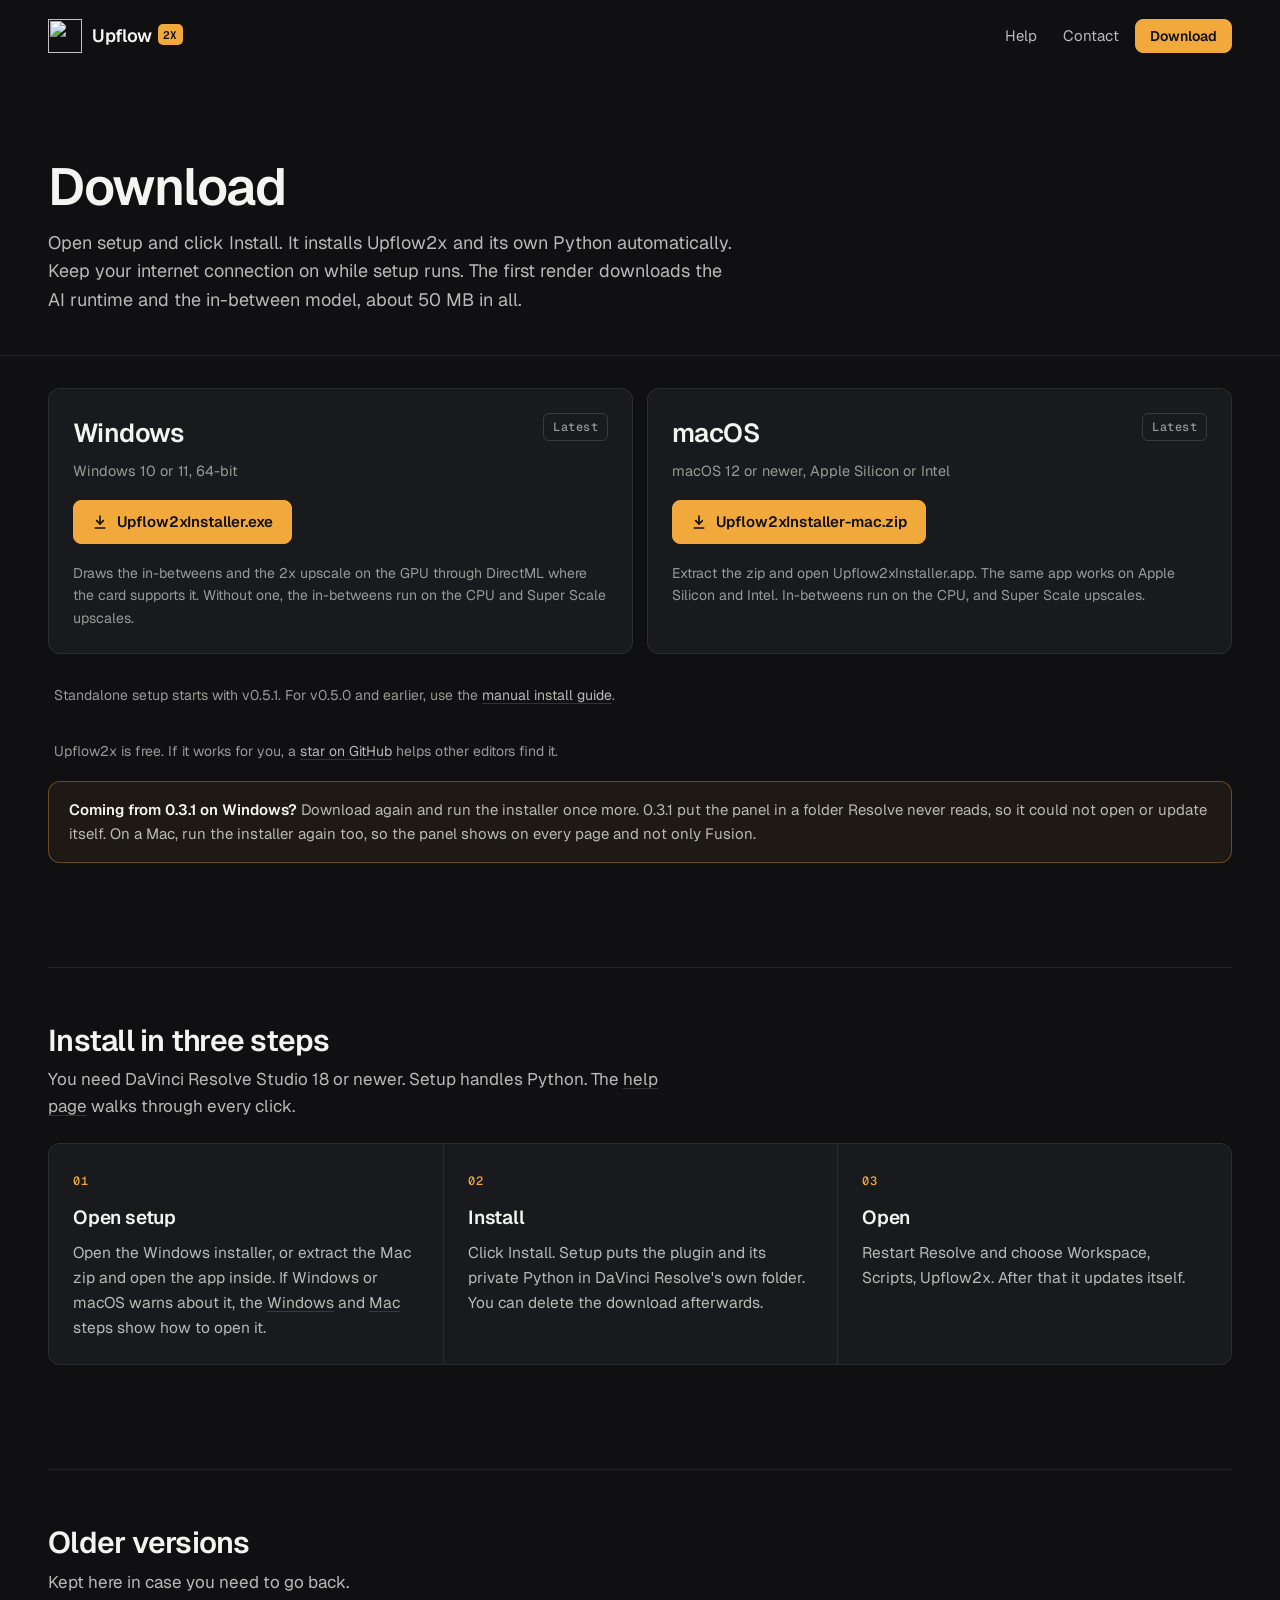
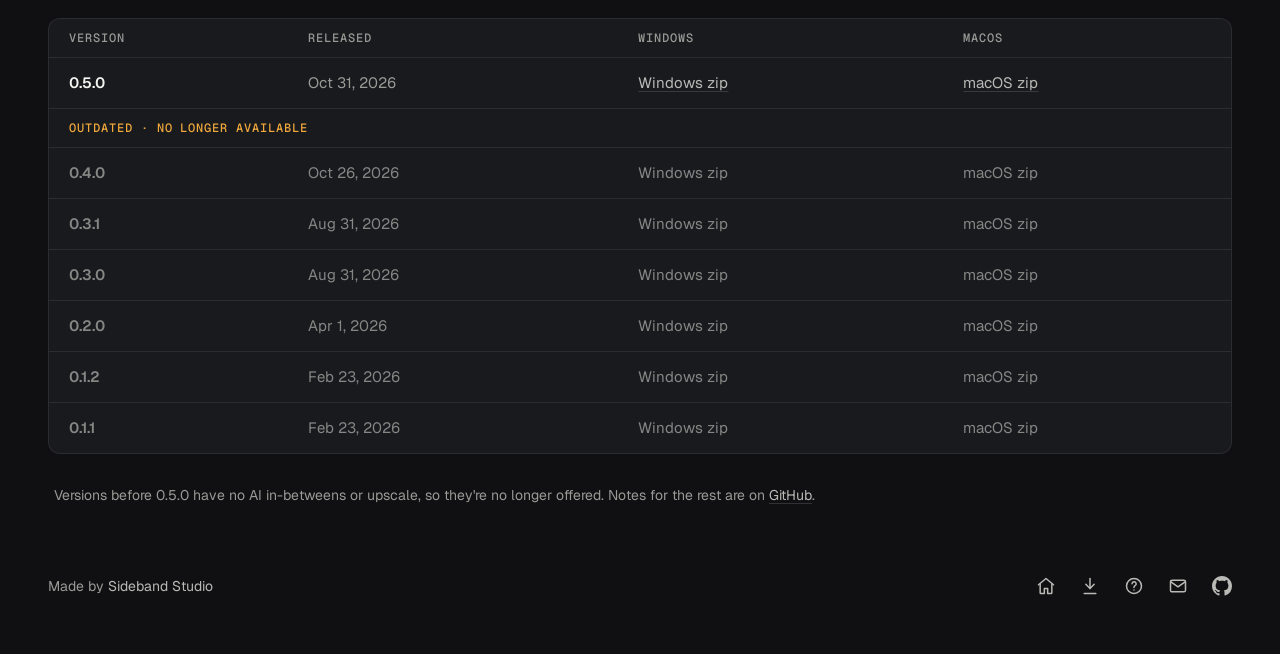
==== commit 014000cc: "Keep the older versions list when GitHub's API is rate limited" ====
--- a/docs/download.html
+++ b/docs/download.html
@@ -113,12 +113,16 @@
         <section class="section" id="older" aria-labelledby="older-title">
             <div class="section-head">
                 <h2 id="older-title">Older versions</h2>
-                <p id="release-state">Loading the release list from GitHub.</p>
+                <p>Kept here in case you need to go back.</p>
             </div>
             <div class="older">
                 <table>
                     <thead><tr><th scope="col">Version</th><th scope="col">Released</th><th scope="col">Windows</th><th scope="col">macOS</th></tr></thead>
-                    <tbody id="older-rows"></tbody>
+                    <!-- Written in, so the list still shows when GitHub's API is rate
+                         limited. The script adds newer ones above it. -->
+                    <tbody id="older-rows">
+                        <tr data-tag="v0.5.0"><td>0.5.0</td><td class="when">Oct 31, 2026</td><td><a href="https://github.com/sidebandstudio/Upflow2x/releases/download/v0.5.0/upflow2x-win.zip">Windows zip</a></td><td><a href="https://github.com/sidebandstudio/Upflow2x/releases/download/v0.5.0/upflow2x-mac.zip">macOS zip</a></td></tr>
+                    </tbody>
                     <!-- Taken down 2026-11-15: these came before RIFE and the upscaler.
                          Their releases are drafts on GitHub, so the zips are gone. -->
                     <tbody class="retired">
@@ -182,8 +186,6 @@
     td.appendChild(a);
 }
 
-var state = document.getElementById('release-state');
-
 fetch('https://api.github.com/repos/' + REPO + '/releases')
     .then(function (res) {
         // A rate-limited API answers with an error object, not a list.
@@ -192,7 +194,7 @@
     })
     .then(function (releases) {
         var published = releases.filter(function (r) { return !r.draft && !r.prerelease; });
-        if (!published.length) { state.textContent = 'No releases yet.'; return; }
+        if (!published.length) return;
 
         var latest = published[0];
         var version = latest.tag_name.replace(/^v/, '');
@@ -208,12 +210,12 @@
             link.lastChild.nodeValue = ' ' + url.split('/').pop() + ' ';
         });
 
-        var older = published.slice(1);
-        if (!older.length) { state.textContent = 'Only the newest version is available.'; return; }
-        state.textContent = 'Kept here in case you need to go back.';
         var rows = document.getElementById('older-rows');
-        older.forEach(function (release) {
-            var row = rows.insertRow();
+        var at = 0;
+        published.slice(1).forEach(function (release) {
+            // A version written into the page already has its row.
+            if (rows.querySelector('[data-tag="' + release.tag_name + '"]')) return;
+            var row = rows.insertRow(at++);
             row.insertCell().textContent = release.tag_name.replace(/^v/, '');
             var when = row.insertCell();
             when.textContent = released(release);
@@ -223,9 +225,9 @@
         });
     })
     .catch(function () {
-        // The API is down or rate limited. The buttons above still work, and
-        // the update feed, which has no such limit, still names the version.
-        state.textContent = 'Could not load the list from GitHub. The buttons above still get the newest version.';
+        // The API is down or rate limited. The buttons above still open the
+        // newest release, the written-in rows stay, and the update feed, which
+        // has no such limit, still names the version.
         return fetch('https://raw.githubusercontent.com/' + REPO + '/main/update/latest.json')
             .then(function (res) {
                 if (!res.ok) throw new Error('feed returned ' + res.status);
--- a/docs/css/site.css
+++ b/docs/css/site.css
@@ -511,7 +511,7 @@
 .older .when { color: var(--mute); }
 .older a { color: var(--soft); }
 .older .retired th { color: var(--amber); border-top: 1px solid var(--line); }
-.older .retired td { opacity: .35; }
+.older .retired td { color: #868684; }
 
 /* help */
 
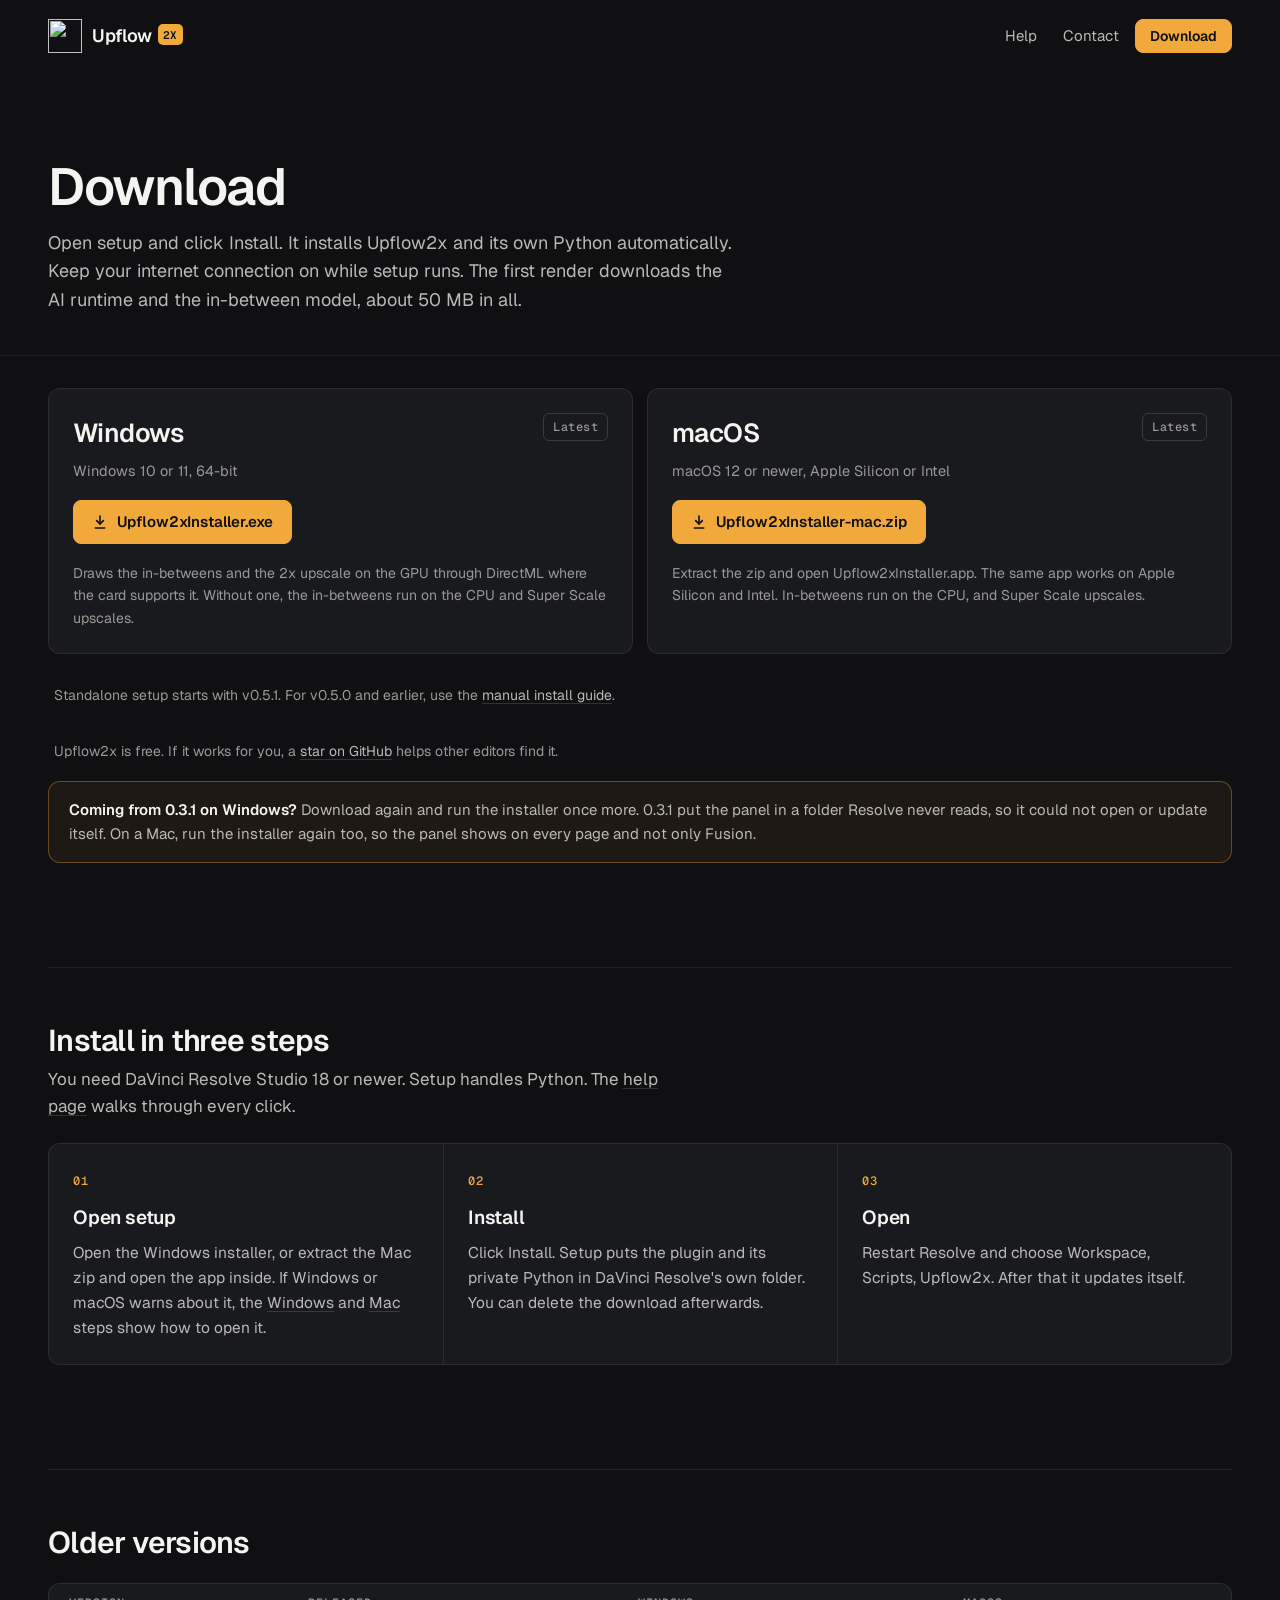
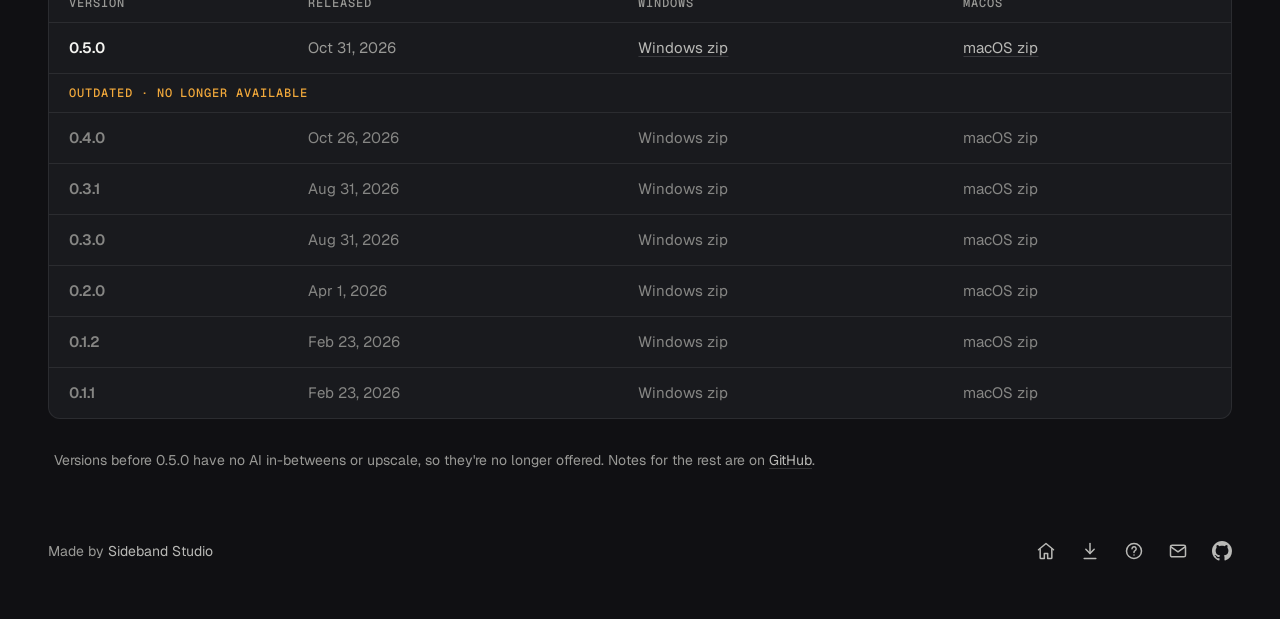
==== commit 7541324a: "Drop the line under Older versions" ====
--- a/docs/download.html
+++ b/docs/download.html
@@ -113,15 +113,14 @@
         <section class="section" id="older" aria-labelledby="older-title">
             <div class="section-head">
                 <h2 id="older-title">Older versions</h2>
-                <p>Kept here in case you need to go back.</p>
             </div>
             <div class="older">
                 <table>
                     <thead><tr><th scope="col">Version</th><th scope="col">Released</th><th scope="col">Windows</th><th scope="col">macOS</th></tr></thead>
                     <!-- Written in, so the list still shows when GitHub's API is rate
-                         limited. The script adds newer ones above it. -->
+                         limited. When the API answers, the script redraws it. -->
                     <tbody id="older-rows">
-                        <tr data-tag="v0.5.0"><td>0.5.0</td><td class="when">Oct 31, 2026</td><td><a href="https://github.com/sidebandstudio/Upflow2x/releases/download/v0.5.0/upflow2x-win.zip">Windows zip</a></td><td><a href="https://github.com/sidebandstudio/Upflow2x/releases/download/v0.5.0/upflow2x-mac.zip">macOS zip</a></td></tr>
+                        <tr><td>0.5.0</td><td class="when">Oct 31, 2026</td><td><a href="https://github.com/sidebandstudio/Upflow2x/releases/download/v0.5.0/upflow2x-win.zip">Windows zip</a></td><td><a href="https://github.com/sidebandstudio/Upflow2x/releases/download/v0.5.0/upflow2x-mac.zip">macOS zip</a></td></tr>
                     </tbody>
                     <!-- Taken down 2026-11-15: these came before RIFE and the upscaler.
                          Their releases are drafts on GitHub, so the zips are gone. -->
@@ -210,12 +209,12 @@
             link.lastChild.nodeValue = ' ' + url.split('/').pop() + ' ';
         });
 
+        // The API's list replaces the written-in rows, so a release taken
+        // down later loses its row along with its downloads.
         var rows = document.getElementById('older-rows');
-        var at = 0;
+        rows.textContent = '';
         published.slice(1).forEach(function (release) {
-            // A version written into the page already has its row.
-            if (rows.querySelector('[data-tag="' + release.tag_name + '"]')) return;
-            var row = rows.insertRow(at++);
+            var row = rows.insertRow();
             row.insertCell().textContent = release.tag_name.replace(/^v/, '');
             var when = row.insertCell();
             when.textContent = released(release);
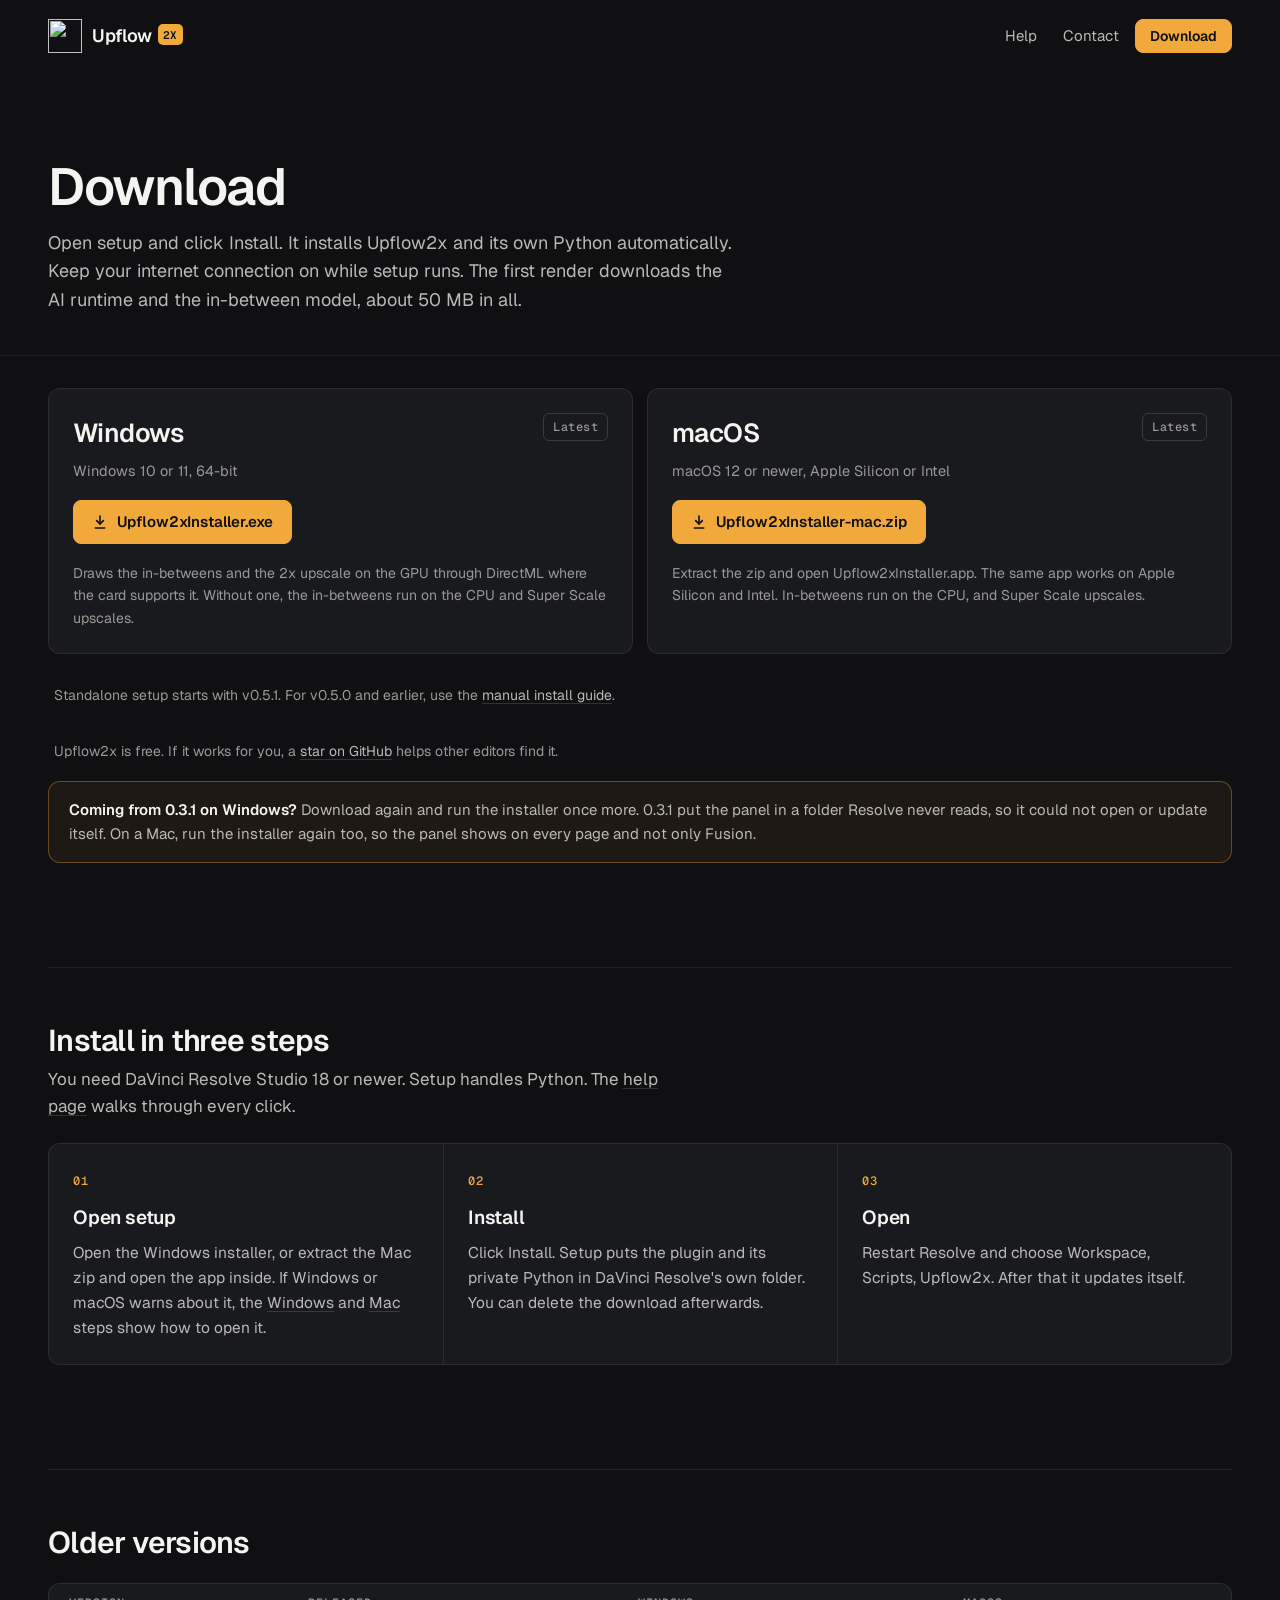
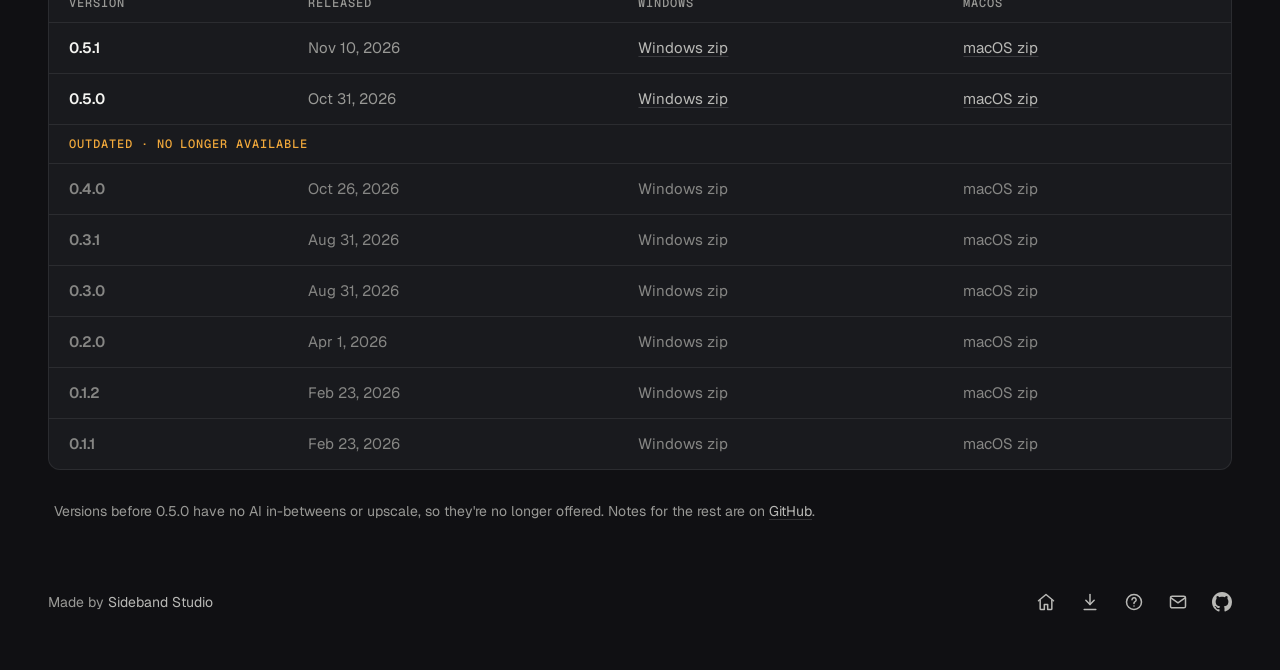
==== commit 84bfb54a: "List v0.5.1 under older versions for when 0.5.2 is out" ====
--- a/docs/download.html
+++ b/docs/download.html
@@ -120,6 +120,7 @@
                     <!-- Written in, so the list still shows when GitHub's API is rate
                          limited. When the API answers, the script redraws it. -->
                     <tbody id="older-rows">
+                        <tr><td>0.5.1</td><td class="when">Nov 10, 2026</td><td><a href="https://github.com/sidebandstudio/Upflow2x/releases/download/v0.5.1/upflow2x-win.zip">Windows zip</a></td><td><a href="https://github.com/sidebandstudio/Upflow2x/releases/download/v0.5.1/upflow2x-mac.zip">macOS zip</a></td></tr>
                         <tr><td>0.5.0</td><td class="when">Oct 31, 2026</td><td><a href="https://github.com/sidebandstudio/Upflow2x/releases/download/v0.5.0/upflow2x-win.zip">Windows zip</a></td><td><a href="https://github.com/sidebandstudio/Upflow2x/releases/download/v0.5.0/upflow2x-mac.zip">macOS zip</a></td></tr>
                     </tbody>
                     <!-- Taken down 2026-11-15: these came before RIFE and the upscaler.
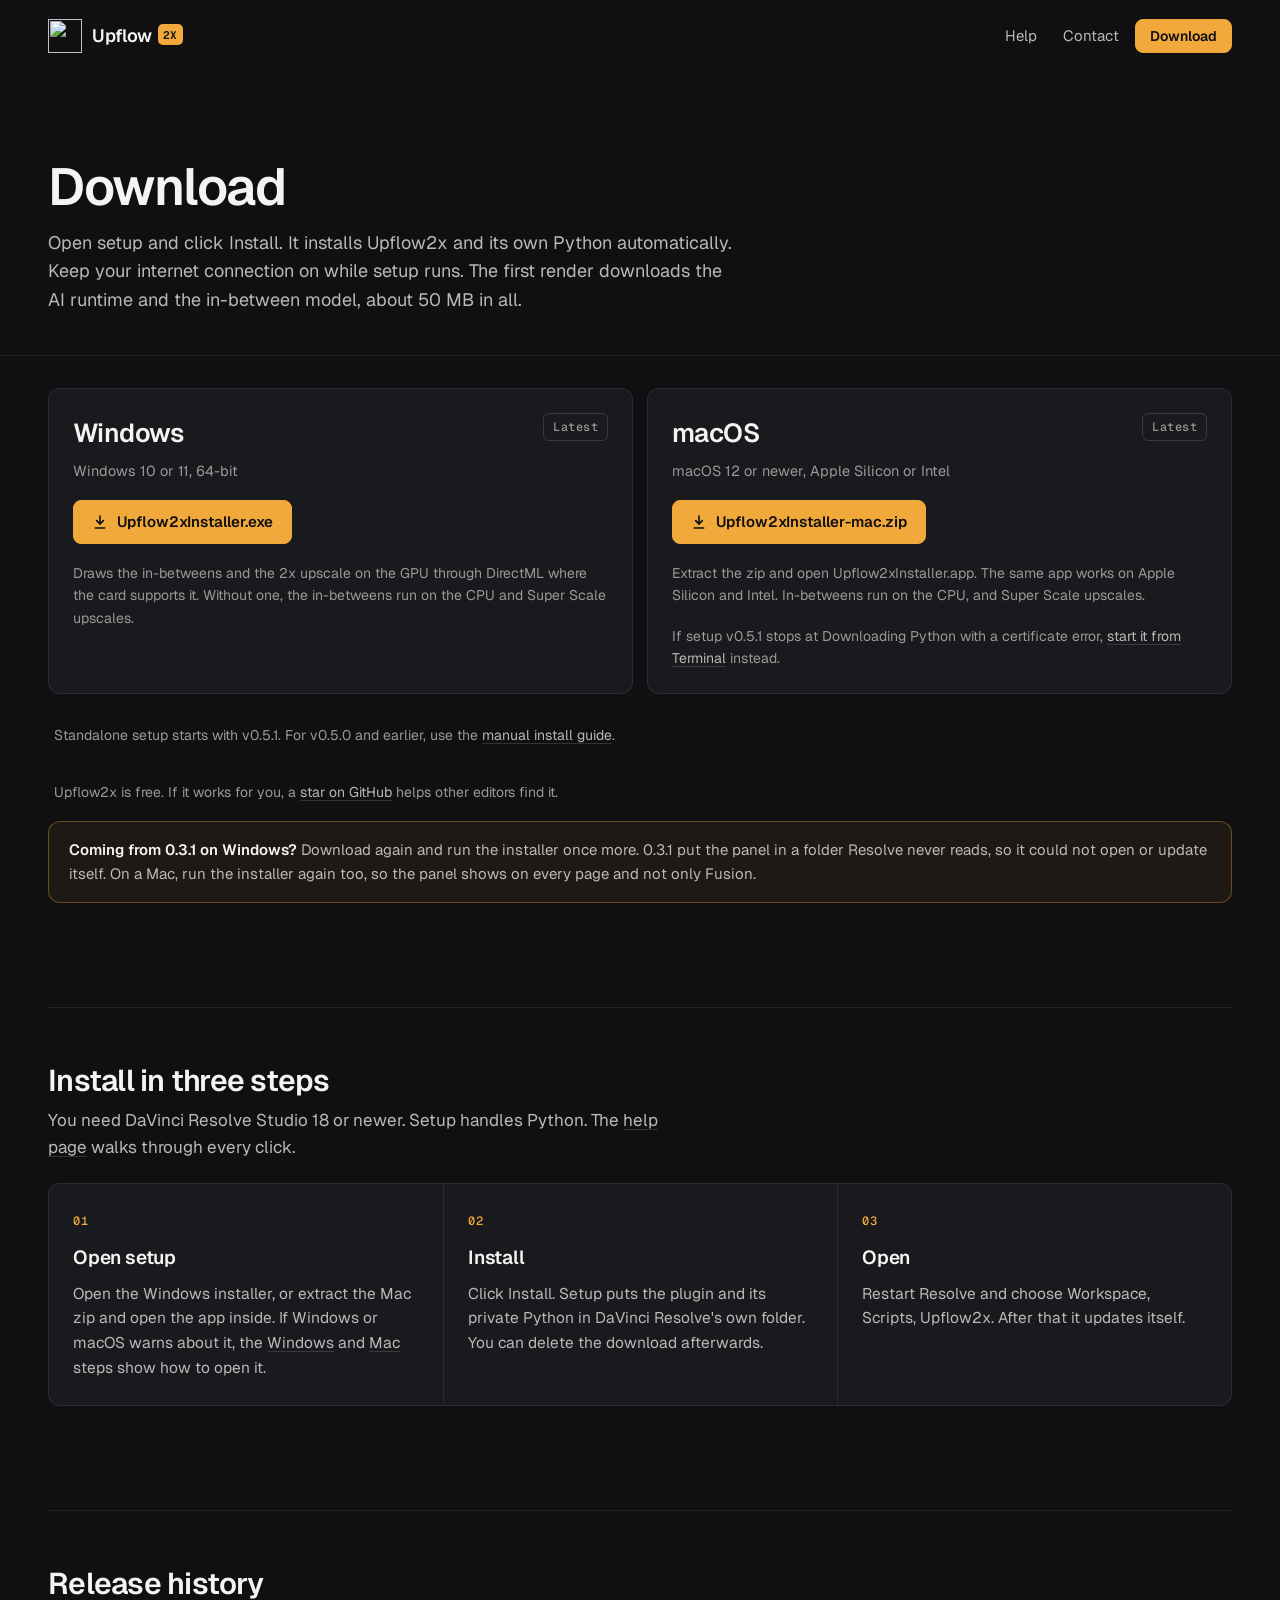
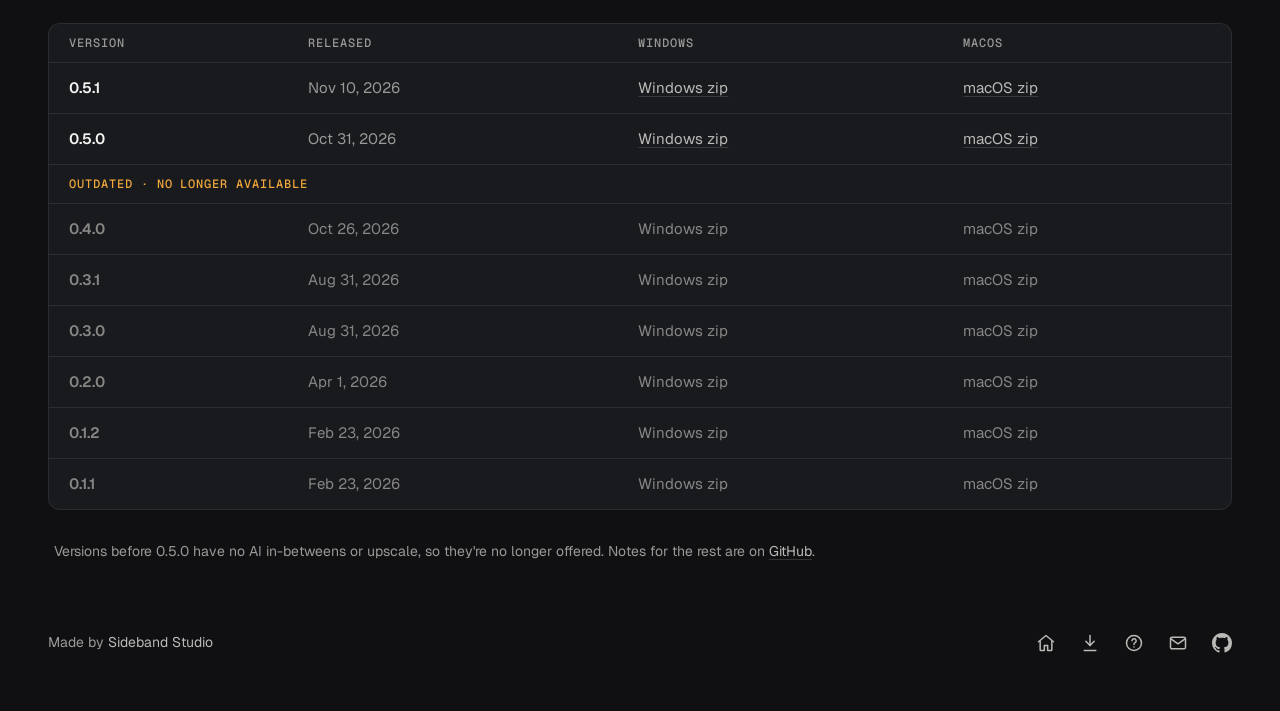
==== commit e369e227: "Add the share card and clarify downloads and setup for 0.5.2" ====
--- a/docs/download.html
+++ b/docs/download.html
@@ -8,18 +8,25 @@
     <link rel="canonical" href="https://upflow2x.com/download.html">
     <meta name="theme-color" content="#101013">
     <meta property="og:type" content="website">
+    <meta property="og:site_name" content="Upflow2x">
     <meta property="og:url" content="https://upflow2x.com/download.html">
     <meta property="og:title" content="Download Upflow2x">
     <meta property="og:description" content="A free DaVinci Resolve Studio plugin that draws the in-betweens anime was never drawn with.">
-    <meta property="og:image" content="https://upflow2x.com/assets/og.jpg">
+    <meta property="og:image" content="https://upflow2x.com/assets/social-preview.png">
+    <meta property="og:image:type" content="image/png">
+    <meta property="og:image:width" content="1280">
+    <meta property="og:image:height" content="640">
+    <meta property="og:image:alt" content="Upflow2x. Upscale and smooth anime in Resolve. Above, a bouncing ball as drawn on 2s, each drawing held for two frames. Below, the same bounce from Upflow2x, with an amber in-between drawn in place of each held frame.">
     <meta name="twitter:card" content="summary_large_image">
+    <meta name="twitter:image" content="https://upflow2x.com/assets/social-preview.png">
+    <meta name="twitter:image:alt" content="Upflow2x. Upscale and smooth anime in Resolve. Above, a bouncing ball as drawn on 2s, each drawing held for two frames. Below, the same bounce from Upflow2x, with an amber in-between drawn in place of each held frame.">
     <link rel="icon" href="assets/icon.svg?v=20261027d" type="image/svg+xml">
     <link rel="icon" href="assets/favicon.png?v=20261027d" type="image/png" sizes="32x32">
     <link rel="apple-touch-icon" href="assets/apple-touch-icon.png?v=20261027d">
     <link rel="preconnect" href="https://fonts.googleapis.com">
     <link rel="preconnect" href="https://fonts.gstatic.com" crossorigin>
     <link href="https://fonts.googleapis.com/css2?family=Geist:wght@400;500;600&family=Geist+Mono:wght@500&display=swap" rel="stylesheet">
-    <link rel="stylesheet" href="css/site.css?v=20261115a">
+    <link rel="stylesheet" href="css/site.css?v=20261123a">
 </head>
 <body>
 <a class="skip" href="#main">Skip to content</a>
@@ -78,6 +85,7 @@
                     Upflow2xInstaller-mac.zip
                 </a>
                 <p class="size">Extract the zip and open Upflow2xInstaller.app. The same app works on Apple Silicon and Intel. In-betweens run on the CPU, and Super Scale upscales.</p>
+                <p class="size">If setup v0.5.1 stops at Downloading Python with a certificate error, <a href="help.html#mac-certificate">start it from Terminal</a> instead.</p>
             </article>
         </div>
 
@@ -112,13 +120,16 @@
 
         <section class="section" id="older" aria-labelledby="older-title">
             <div class="section-head">
-                <h2 id="older-title">Older versions</h2>
+                <h2 id="older-title">Release history</h2>
             </div>
             <div class="older">
                 <table>
                     <thead><tr><th scope="col">Version</th><th scope="col">Released</th><th scope="col">Windows</th><th scope="col">macOS</th></tr></thead>
-                    <!-- Written in, so the list still shows when GitHub's API is rate
-                         limited. When the API answers, the script redraws it. -->
+                    <!-- Written in, so the list still shows without script or when
+                         GitHub's API is rate limited. A row goes in before its
+                         successor ships, so the page can't know whether it is the
+                         newest yet. The heading stays neutral until the script finds
+                         out, then reads Older versions. -->
                     <tbody id="older-rows">
                         <tr><td>0.5.1</td><td class="when">Nov 10, 2026</td><td><a href="https://github.com/sidebandstudio/Upflow2x/releases/download/v0.5.1/upflow2x-win.zip">Windows zip</a></td><td><a href="https://github.com/sidebandstudio/Upflow2x/releases/download/v0.5.1/upflow2x-mac.zip">macOS zip</a></td></tr>
                         <tr><td>0.5.0</td><td class="when">Oct 31, 2026</td><td><a href="https://github.com/sidebandstudio/Upflow2x/releases/download/v0.5.0/upflow2x-win.zip">Windows zip</a></td><td><a href="https://github.com/sidebandstudio/Upflow2x/releases/download/v0.5.0/upflow2x-mac.zip">macOS zip</a></td></tr>
@@ -186,6 +197,26 @@
     td.appendChild(a);
 }
 
+// True when version a, like 0.5.1, came out before version b.
+function before(a, b) {
+    var x = a.split('.'), y = b.split('.');
+    for (var i = 0; i < Math.max(x.length, y.length); i++) {
+        var step = (parseInt(x[i], 10) || 0) - (parseInt(y[i], 10) || 0);
+        if (step) return step < 0;
+    }
+    return false;
+}
+
+// With the newest version known, the list can say which ones are older, and
+// a row for the newest or anything after it leaves.
+function showOlder(latest) {
+    var rows = document.getElementById('older-rows');
+    Array.prototype.slice.call(rows.rows).forEach(function (row) {
+        if (!before(row.cells[0].textContent, latest)) rows.removeChild(row);
+    });
+    document.getElementById('older-title').textContent = 'Older versions';
+}
+
 fetch('https://api.github.com/repos/' + REPO + '/releases')
     .then(function (res) {
         // A rate-limited API answers with an error object, not a list.
@@ -223,6 +254,7 @@
             cell(row, assetUrl(release, 'upflow2x-win.zip'), 'Windows zip');
             cell(row, assetUrl(release, 'upflow2x-mac.zip'), 'macOS zip');
         });
+        showOlder(version);
     })
     .catch(function () {
         // The API is down or rate limited. The buttons above still open the
@@ -239,6 +271,7 @@
                     tag.textContent = 'v' + feed.version;
                     tag.classList.remove('pending');
                 });
+                showOlder(feed.version);
             })
             .catch(function () {});
     });
--- a/docs/css/site.css
+++ b/docs/css/site.css
@@ -2,6 +2,8 @@
    doing the talking. */
 
 :root {
+    /* Native scrollbars and controls come out dark to match. */
+    color-scheme: dark;
     --bg: #101013;
     --panel: #191a1e;
     --raise: #23242a;
@@ -512,6 +514,12 @@
 .older a { color: var(--soft); }
 .older .retired th { color: var(--amber); border-top: 1px solid var(--line); }
 .older .retired td { color: #868684; }
+.older a { white-space: nowrap; }
+/* On a phone the dates give way, so the macOS column isn't scrolled out of view. */
+@media (max-width: 520px) {
+    .older th, .older td { padding-inline: 16px; }
+    .older th:nth-child(2), .older td:nth-child(2) { display: none; }
+}
 
 /* help */
 
@@ -653,6 +661,9 @@
 .faq details[open] summary::after { transform: rotate(45deg); }
 .faq .answer { padding: 0 0 18px; }
 
+.doc .changes { margin: 10px 0 12px; padding-left: 20px; }
+.doc .changes li + li { margin-top: 6px; }
+
 .callout {
     margin: 20px 0 0;
     padding: 16px 18px;
